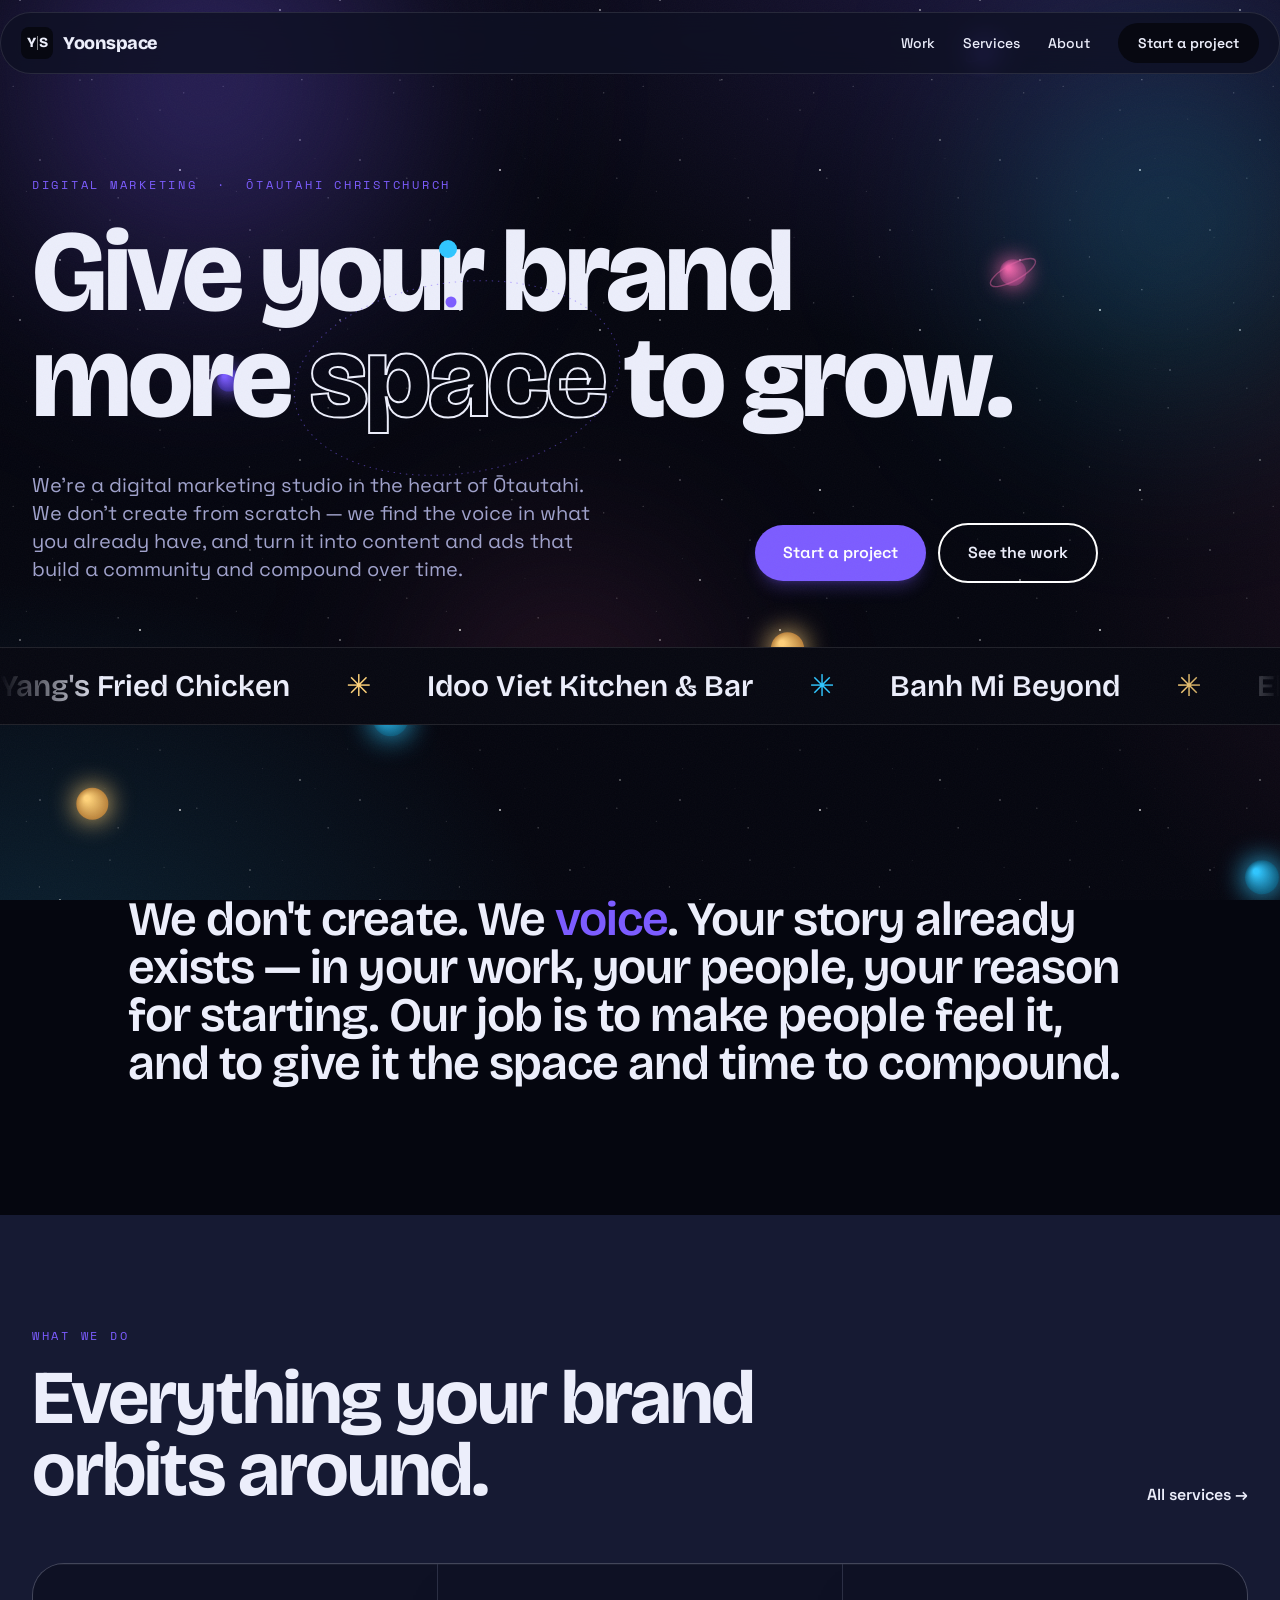
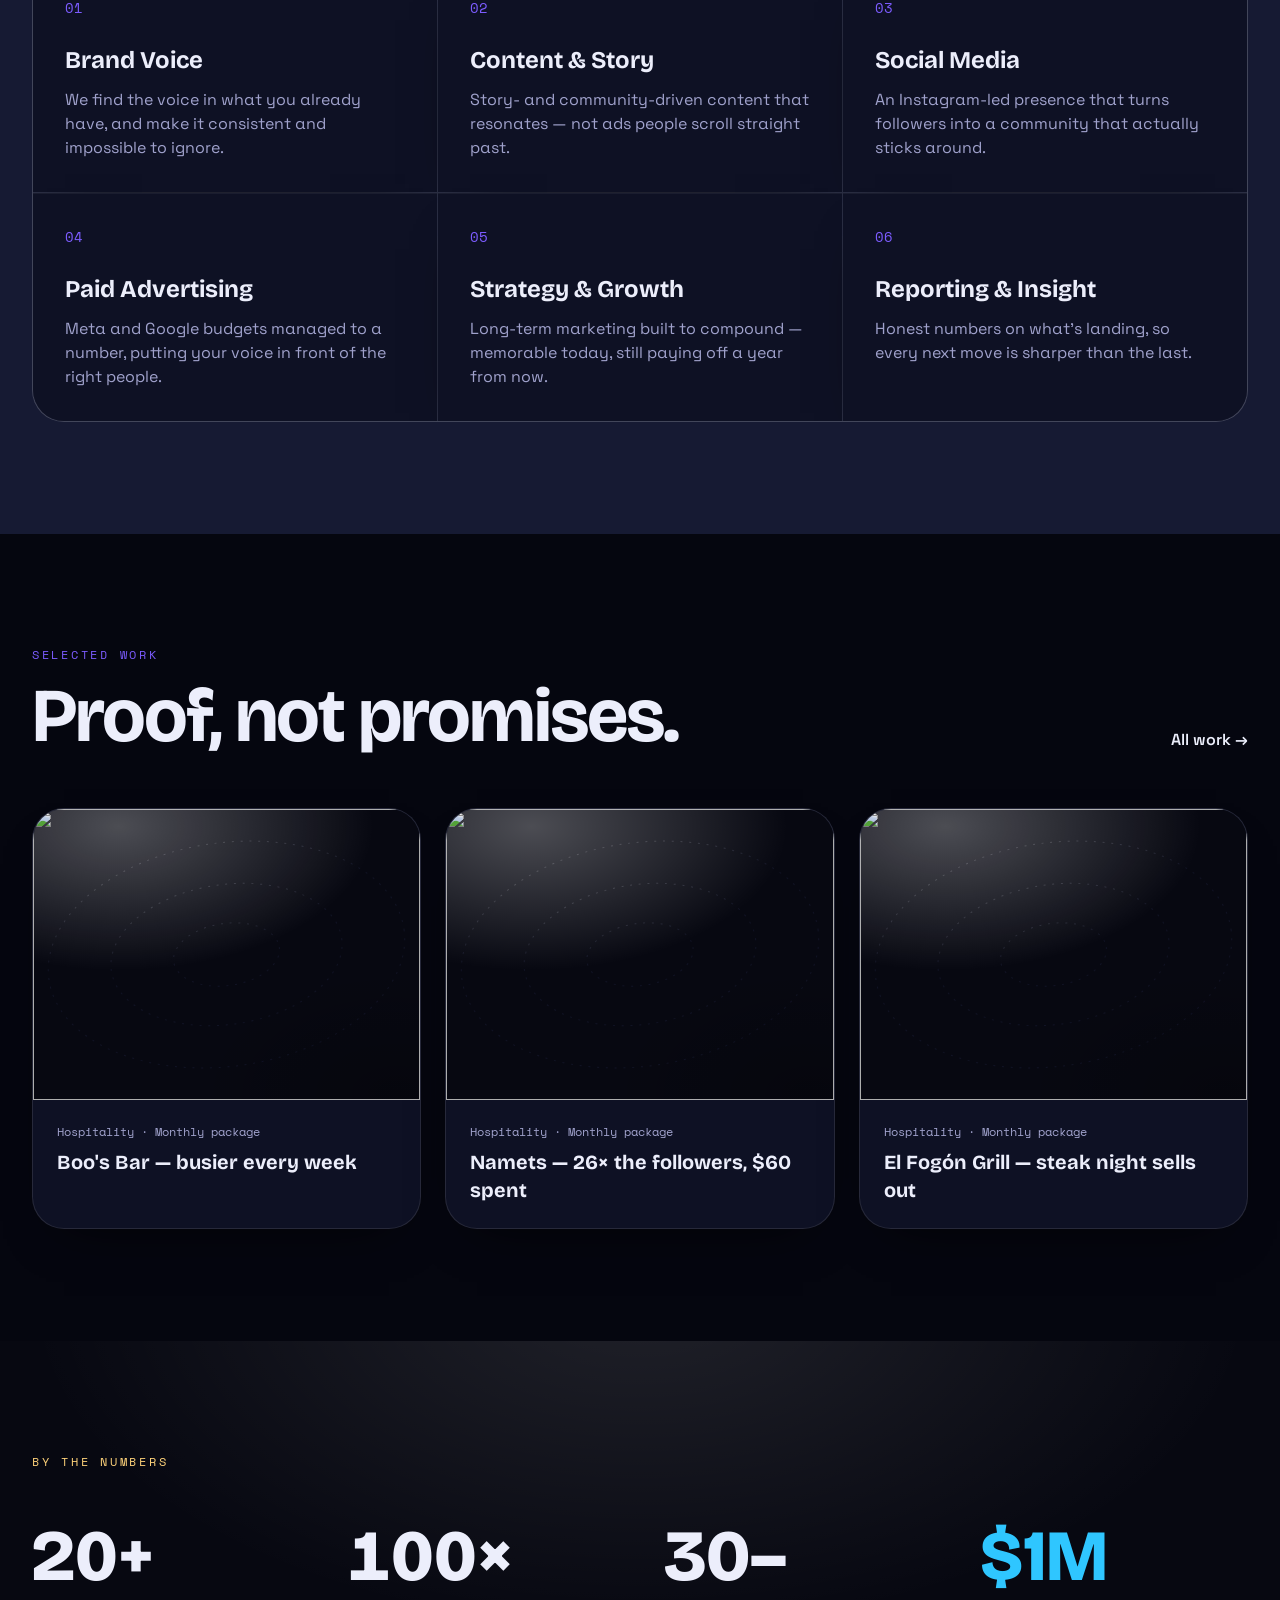
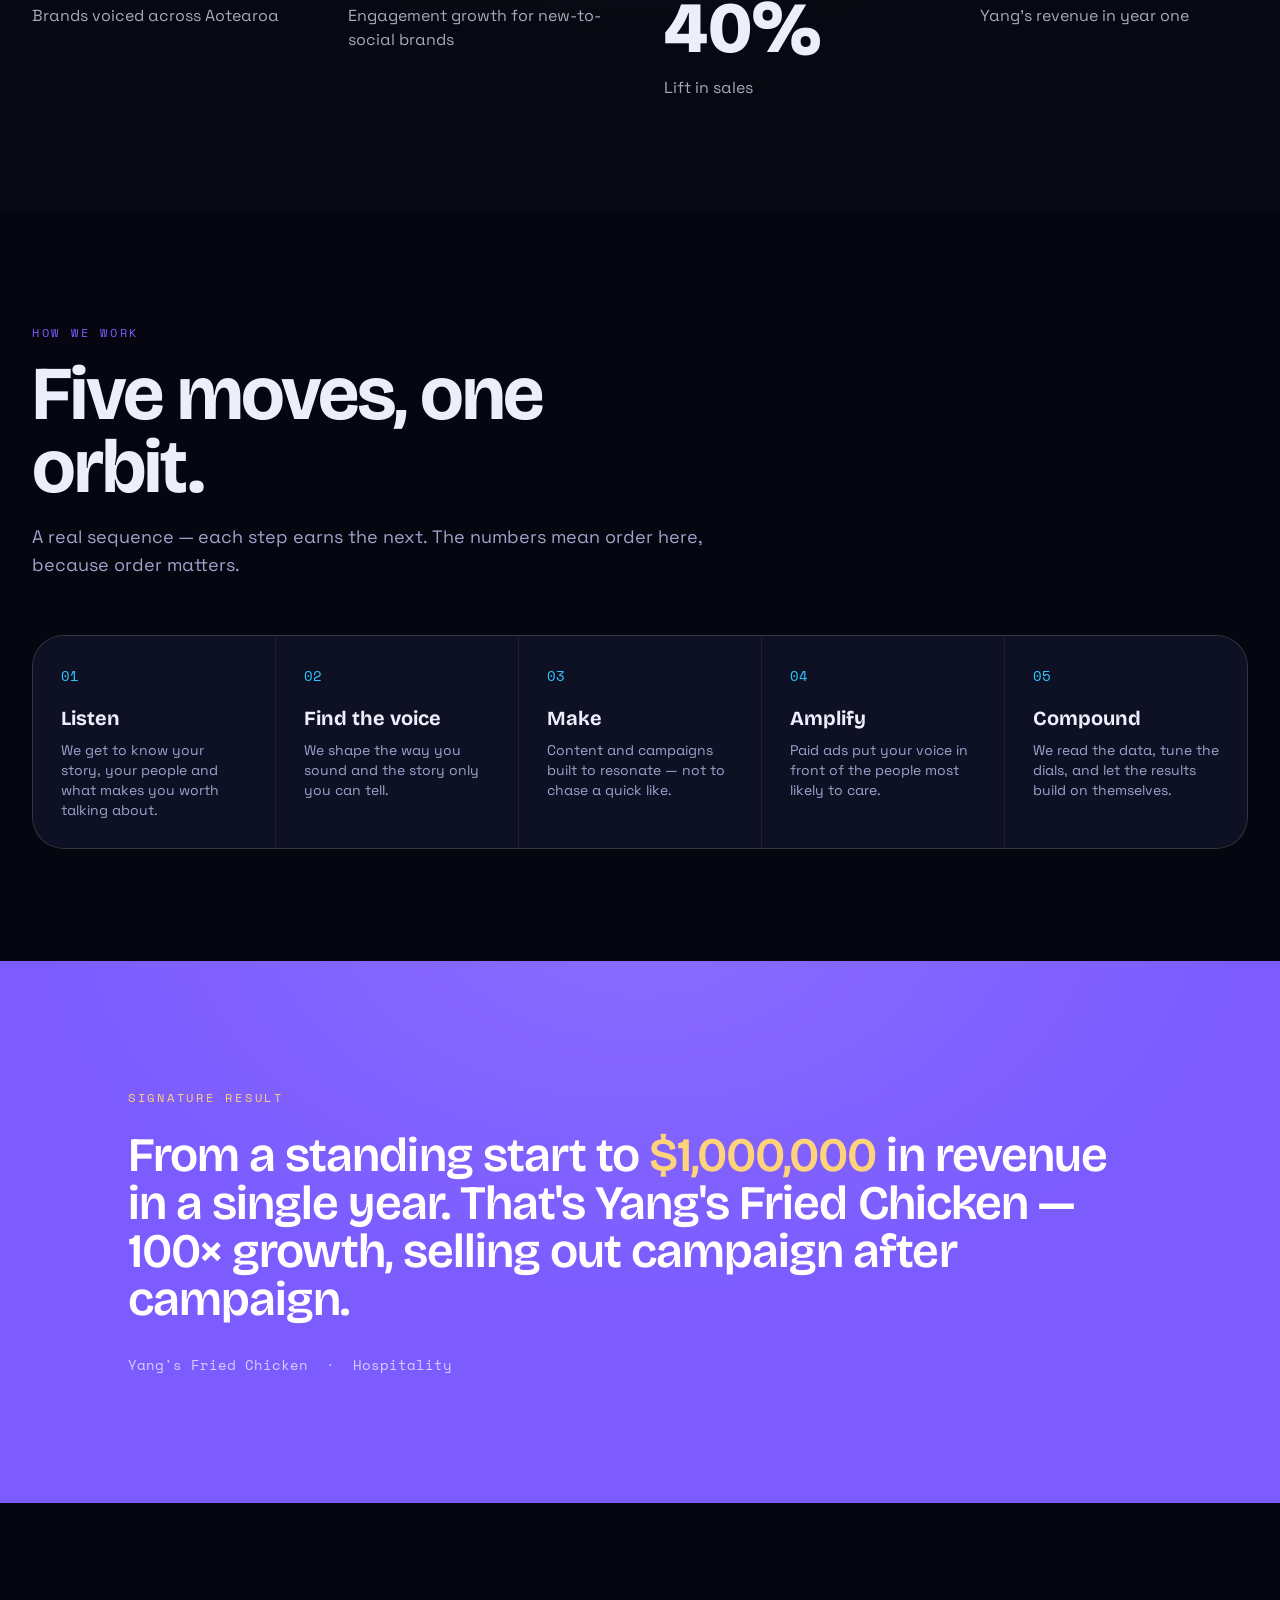
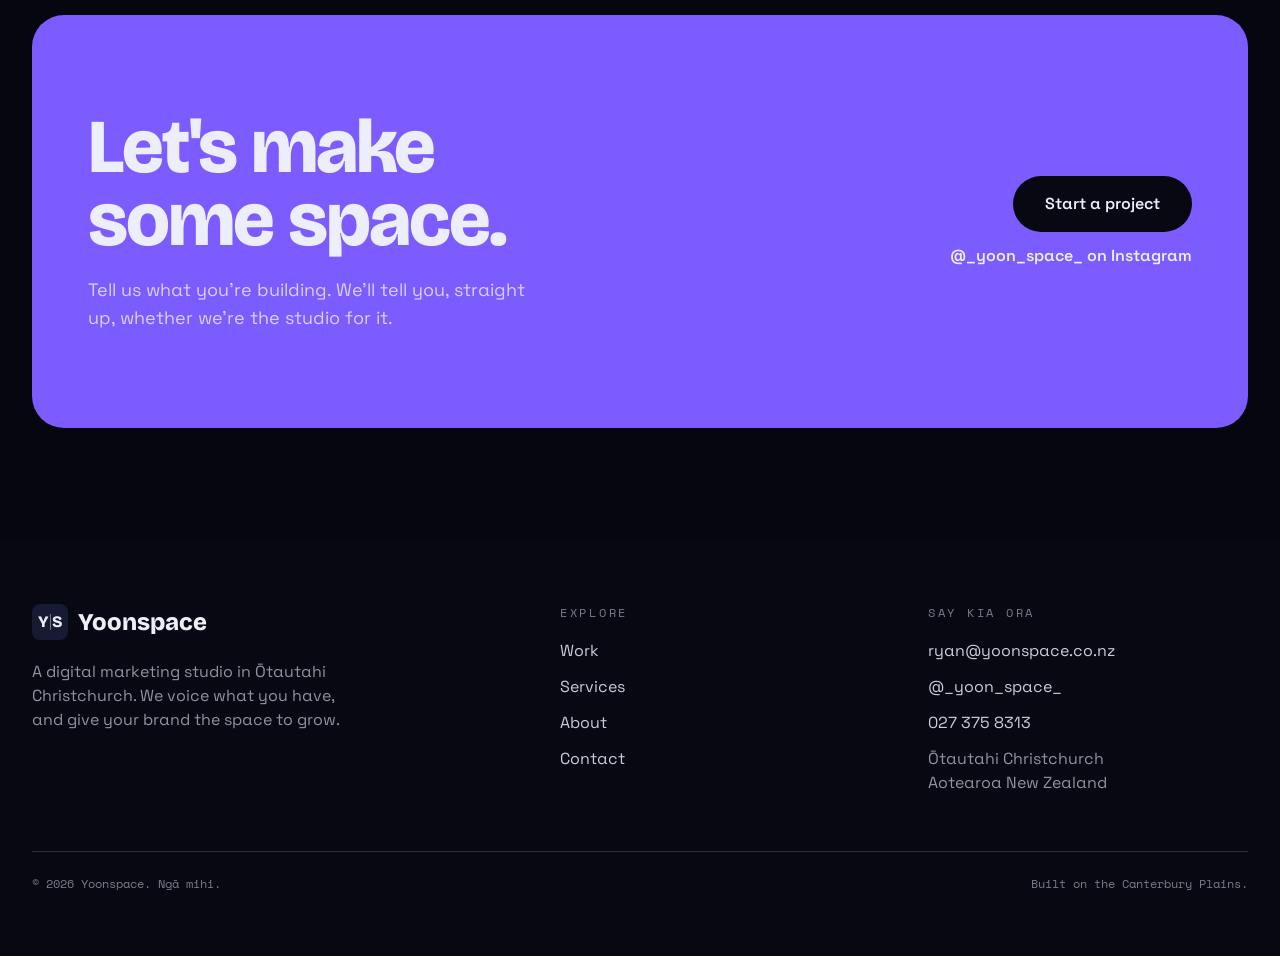
==== site/index.html @ 4fc62c18 "Remove the Earth cursor; keep the scattered planets The mouse pointer is back to normal on every pag" ====
<!DOCTYPE html>
<html lang="en-NZ" style="background:#05060F">
<head>
  <meta charset="UTF-8" />
  <meta name="viewport" content="width=device-width, initial-scale=1" />
  <title>Yoonspace — Digital marketing studio in Ōtautahi Christchurch</title>
  <meta name="description" content="Yoonspace is a digital marketing studio in Ōtautahi Christchurch. We don't create — we voice what you already have. Story- and community-driven content and paid ads that compound over time." />
  <meta name="theme-color" content="#05060F" />
  <link rel="icon" href="data:image/svg+xml,%3Csvg xmlns='http://www.w3.org/2000/svg' viewBox='0 0 32 32'%3E%3Crect width='32' height='32' rx='7' fill='%23161421'/%3E%3Cline x1='16' y1='9' x2='16' y2='23' stroke='white' stroke-width='1.5'/%3E%3Ctext x='9.6' y='21' font-family='Arial,Helvetica,sans-serif' font-size='13' font-weight='700' fill='white' text-anchor='middle'%3EY%3C/text%3E%3Ctext x='22.6' y='21' font-family='Arial,Helvetica,sans-serif' font-size='13' font-weight='700' fill='white' text-anchor='middle'%3ES%3C/text%3E%3C/svg%3E" />

  <link rel="preconnect" href="https://fonts.googleapis.com" />
  <link rel="preconnect" href="https://fonts.gstatic.com" crossorigin />
  <link href="https://fonts.googleapis.com/css2?family=Bricolage+Grotesque:opsz,wght@12..96,400..800&family=Space+Grotesk:wght@400;500;600;700&family=Space+Mono:wght@400;700&display=swap" rel="stylesheet" />

  <link rel="stylesheet" href="assets/tailwind.css" />
  <link rel="stylesheet" href="assets/styles.css" />
</head>
<body class="font-sans text-star antialiased">
  <div class="cosmos" aria-hidden="true"><div class="stars stars-a"></div><div class="stars stars-b"></div><canvas class="planets-canvas" aria-hidden="true"></canvas></div>

  <a href="#main" class="sr-only focus:not-sr-only focus:fixed focus:top-4 focus:left-4 focus:z-[60] focus:bg-ink focus:text-star focus:px-4 focus:py-2 focus:rounded-full">Skip to content</a>

  <!-- ===================== NAV ===================== -->
  <header data-nav class="fixed inset-x-0 top-0 z-50 transition-all duration-300">
    <nav class="mx-auto mt-3 flex max-w-7xl items-center justify-between gap-4 rounded-full border border-white/10 bg-paper/80 px-4 py-2.5 backdrop-blur-md transition-all duration-300 sm:mx-4 sm:px-5 lg:mx-auto" aria-label="Primary">
      <a href="index.html" class="flex items-center gap-2.5 font-display text-lg font-extrabold tracking-tight" aria-label="Yoonspace home">
        <span class="flex h-8 w-8 items-center justify-center gap-px rounded-lg bg-ink font-display text-sm font-extrabold leading-none text-star" aria-hidden="true"><span>Y</span><span class="h-3.5 w-px bg-white/50"></span><span>S</span></span>
        Yoonspace
      </a>
      <div class="hidden items-center gap-7 md:flex">
        <a href="work.html" class="link-underline text-sm font-medium">Work</a>
        <a href="services.html" class="link-underline text-sm font-medium">Services</a>
        <a href="about.html" class="link-underline text-sm font-medium">About</a>
        <a href="contact.html" class="btn rounded-full bg-ink px-5 py-2.5 text-sm font-semibold text-star hover:bg-violet">Start a project</a>
      </div>
      <button data-nav-toggle class="md:hidden inline-flex h-10 w-10 items-center justify-center rounded-full border border-white/15" aria-label="Open menu" aria-expanded="false" aria-controls="mobile-menu">
        <svg width="20" height="20" viewBox="0 0 24 24" fill="none" stroke="currentColor" stroke-width="2" aria-hidden="true"><path d="M3 6h18M3 12h18M3 18h18"/></svg>
      </button>
    </nav>
    <div id="mobile-menu" data-nav-menu class="hidden md:hidden">
      <div class="mx-3 mt-2 rounded-4xl border border-white/10 bg-paper p-6 shadow-2xl shadow-ink/10">
        <div class="flex flex-col gap-1 text-2xl font-display font-bold">
          <a href="work.html" class="rounded-2xl px-3 py-3 hover:bg-mist">Work</a>
          <a href="services.html" class="rounded-2xl px-3 py-3 hover:bg-mist">Services</a>
          <a href="about.html" class="rounded-2xl px-3 py-3 hover:bg-mist">About</a>
          <a href="contact.html" class="rounded-2xl px-3 py-3 hover:bg-mist">Contact</a>
        </div>
        <a href="contact.html" class="btn mt-4 block rounded-full bg-coral px-5 py-3.5 text-center text-base font-semibold text-ink">Start a project</a>
      </div>
    </div>
  </header>

  <main id="main">

    <!-- ===================== HERO ===================== -->
    <section class="relative overflow-hidden px-5 pt-32 pb-16 sm:px-8 sm:pt-40 lg:pt-44">
      <div class="hero-glow" aria-hidden="true"><span class="glow-blob glow-violet"></span><span class="glow-blob glow-coral"></span><span class="glow-blob glow-amber"></span></div>
      <div class="relative z-10 mx-auto max-w-7xl">
        <p class="eyebrow text-violet" data-reveal>Digital marketing &nbsp;·&nbsp; Ōtautahi Christchurch</p>
        <h1 class="mt-6 font-display font-extrabold display-xl" data-reveal>
          Give your brand<br class="hidden sm:block" />
          more
          <span class="orbit-stage align-baseline">
            <span class="outline-word">space</span>
            <svg class="orbit-ring" width="520" height="320" viewBox="0 0 520 320" aria-hidden="true" style="max-width:120%">
              <ellipse cx="260" cy="160" rx="240" ry="140" class="arc" stroke-width="1.5" stroke-dasharray="2 7" opacity="0.5" transform="rotate(-8 260 160)"/>
            </svg>
            <span class="orbit-body" style="background:#2FC6FF" aria-hidden="true"></span>
            <span class="orbit-body b2" style="background:#7C5CFF" aria-hidden="true"></span>
          </span>
          to grow.
        </h1>
        <div class="mt-10 grid gap-8 lg:grid-cols-[1.4fr_1fr] lg:items-end">
          <p class="max-w-xl text-lg leading-relaxed text-muted sm:text-xl" data-reveal>
            We're a digital marketing studio in the heart of Ōtautahi. We don't create from scratch — we find the voice in what you already have, and turn it into content and ads that build a community and compound over time.
          </p>
          <div class="flex flex-wrap items-center gap-3" data-reveal>
            <a href="contact.html" class="btn rounded-full bg-violet px-7 py-4 text-base font-semibold text-white shadow-lg shadow-violet/25 hover:bg-violet-700">Start a project</a>
            <a href="work.html" class="btn rounded-full border-2 border-white px-7 py-4 text-base font-semibold hover:bg-ink hover:text-star">See the work</a>
          </div>
        </div>
      </div>
    </section>

    <!-- ===================== MARQUEE ===================== -->
    <section class="border-y border-white/10 bg-ink py-5 text-star">
      <div class="marquee">
        <div class="marquee__track font-display text-2xl font-semibold sm:text-3xl">
          <span class="flex items-center gap-14">
            <span>Yang's Fried Chicken</span><span class="text-amber" aria-hidden="true">✳</span>
            <span>Idoo Viet Kitchen &amp; Bar</span><span class="text-coral" aria-hidden="true">✳</span>
            <span>Banh Mi Beyond</span><span class="text-amber" aria-hidden="true">✳</span>
            <span>El Fogón Grill</span><span class="text-coral" aria-hidden="true">✳</span>
            <span>Caribe Latin Kitchen</span><span class="text-amber" aria-hidden="true">✳</span>
            <span>Battle Axe Throwing</span><span class="text-coral" aria-hidden="true">✳</span>
          </span>
          <span class="flex items-center gap-14" aria-hidden="true">
            <span>Yang's Fried Chicken</span><span class="text-amber">✳</span>
            <span>Idoo Viet Kitchen &amp; Bar</span><span class="text-coral">✳</span>
            <span>Banh Mi Beyond</span><span class="text-amber">✳</span>
            <span>El Fogón Grill</span><span class="text-coral">✳</span>
            <span>Caribe Latin Kitchen</span><span class="text-amber">✳</span>
            <span>Battle Axe Throwing</span><span class="text-coral">✳</span>
          </span>
        </div>
      </div>
    </section>

    <!-- ===================== MANIFESTO ===================== -->
    <section class="px-5 py-24 sm:px-8 sm:py-32">
      <div class="mx-auto max-w-5xl">
        <p class="eyebrow text-violet" data-reveal>Our belief</p>
        <p class="mt-6 font-display font-semibold display-md" data-reveal>
          We don't create. We <span class="text-violet">voice</span>. Your story already exists — in your work, your people, your reason for starting. Our job is to make people feel it, and to give it the space and time to compound.
        </p>
      </div>
    </section>

    <!-- ===================== SERVICES ===================== -->
    <section class="bg-mist px-5 py-24 sm:px-8 sm:py-28">
      <div class="mx-auto max-w-7xl">
        <div class="flex flex-wrap items-end justify-between gap-6" data-reveal>
          <div>
            <p class="eyebrow text-violet">What we do</p>
            <h2 class="mt-4 font-display font-bold display-lg">Everything your brand<br class="hidden sm:block" /> orbits around.</h2>
          </div>
          <a href="services.html" class="btn link-underline self-end text-base font-semibold">All services &rarr;</a>
        </div>

        <ul class="mt-14 grid gap-px overflow-hidden rounded-4xl border border-white/10 bg-white/10 sm:grid-cols-2 lg:grid-cols-3">
          <li class="group bg-paper p-8 card-lift hover:bg-violet hover:text-white" data-reveal>
            <span class="font-mono text-sm text-violet group-hover:text-amber">01</span>
            <h3 class="mt-6 font-display text-2xl font-bold">Brand Voice</h3>
            <p class="mt-3 text-muted group-hover:text-white/80">We find the voice in what you already have, and make it consistent and impossible to ignore.</p>
          </li>
          <li class="group bg-paper p-8 card-lift hover:bg-violet hover:text-white" data-reveal style="--reveal-delay:60ms">
            <span class="font-mono text-sm text-violet group-hover:text-amber">02</span>
            <h3 class="mt-6 font-display text-2xl font-bold">Content &amp; Story</h3>
            <p class="mt-3 text-muted group-hover:text-white/80">Story- and community-driven content that resonates — not ads people scroll straight past.</p>
          </li>
          <li class="group bg-paper p-8 card-lift hover:bg-violet hover:text-white" data-reveal style="--reveal-delay:120ms">
            <span class="font-mono text-sm text-violet group-hover:text-amber">03</span>
            <h3 class="mt-6 font-display text-2xl font-bold">Social Media</h3>
            <p class="mt-3 text-muted group-hover:text-white/80">An Instagram-led presence that turns followers into a community that actually sticks around.</p>
          </li>
          <li class="group bg-paper p-8 card-lift hover:bg-violet hover:text-white" data-reveal>
            <span class="font-mono text-sm text-violet group-hover:text-amber">04</span>
            <h3 class="mt-6 font-display text-2xl font-bold">Paid Advertising</h3>
            <p class="mt-3 text-muted group-hover:text-white/80">Meta and Google budgets managed to a number, putting your voice in front of the right people.</p>
          </li>
          <li class="group bg-paper p-8 card-lift hover:bg-violet hover:text-white" data-reveal style="--reveal-delay:60ms">
            <span class="font-mono text-sm text-violet group-hover:text-amber">05</span>
            <h3 class="mt-6 font-display text-2xl font-bold">Strategy &amp; Growth</h3>
            <p class="mt-3 text-muted group-hover:text-white/80">Long-term marketing built to compound — memorable today, still paying off a year from now.</p>
          </li>
          <li class="group bg-paper p-8 card-lift hover:bg-violet hover:text-white" data-reveal style="--reveal-delay:120ms">
            <span class="font-mono text-sm text-violet group-hover:text-amber">06</span>
            <h3 class="mt-6 font-display text-2xl font-bold">Reporting &amp; Insight</h3>
            <p class="mt-3 text-muted group-hover:text-white/80">Honest numbers on what's landing, so every next move is sharper than the last.</p>
          </li>
        </ul>
      </div>
    </section>

    <!-- ===================== SELECTED WORK ===================== -->
    <section class="px-5 py-24 sm:px-8 sm:py-28">
      <div class="mx-auto max-w-7xl">
        <div class="flex flex-wrap items-end justify-between gap-6" data-reveal>
          <div>
            <p class="eyebrow text-violet">Selected work</p>
            <h2 class="mt-4 font-display font-bold display-lg">Proof, not promises.</h2>
          </div>
          <a href="work.html" class="btn link-underline self-end text-base font-semibold">All work &rarr;</a>
        </div>

        <div class="mt-14 grid gap-6 lg:grid-cols-3">
          <a href="work.html#boos-bar" class="group block overflow-hidden rounded-4xl border border-white/10 bg-paper card-lift hover:border-violet/40" data-reveal>
            <div class="thumb relative aspect-[4/3] overflow-hidden bg-ink">
              <img src="https://i.ytimg.com/vi/-Ykp1eaoDbA/hqdefault.jpg" alt="" loading="lazy" class="absolute inset-0 h-full w-full object-cover opacity-90 transition duration-300 group-hover:scale-105 group-hover:opacity-100" />
              <span class="absolute left-4 top-4 rounded-full bg-amber px-3 py-1 font-mono text-xs font-bold text-ink">+1,570% new follows</span>
            </div>
            <div class="p-6">
              <p class="font-mono text-xs text-muted">Hospitality · Monthly package</p>
              <h3 class="mt-2 font-display text-xl font-bold">Boo's Bar — busier every week</h3>
            </div>
          </a>
          <a href="work.html#namets" class="group block overflow-hidden rounded-4xl border border-white/10 bg-paper card-lift hover:border-coral/40" data-reveal style="--reveal-delay:80ms">
            <div class="thumb relative aspect-[4/3] overflow-hidden bg-ink">
              <img src="https://i.ytimg.com/vi/M-qICdiQye8/hqdefault.jpg" alt="" loading="lazy" class="absolute inset-0 h-full w-full object-cover opacity-90 transition duration-300 group-hover:scale-105 group-hover:opacity-100" />
              <span class="absolute left-4 top-4 rounded-full bg-ink px-3 py-1 font-mono text-xs font-bold text-star">220k views / month</span>
            </div>
            <div class="p-6">
              <p class="font-mono text-xs text-muted">Hospitality · Monthly package</p>
              <h3 class="mt-2 font-display text-xl font-bold">Namets — 26× the followers, $60 spent</h3>
            </div>
          </a>
          <a href="work.html#el-fogon-grill" class="group block overflow-hidden rounded-4xl border border-white/10 bg-paper card-lift hover:border-violet/40" data-reveal style="--reveal-delay:160ms">
            <div class="thumb relative aspect-[4/3] overflow-hidden bg-ink">
              <img src="https://i.ytimg.com/vi/xCJn9Kk_G3s/hqdefault.jpg" alt="" loading="lazy" class="absolute inset-0 h-full w-full object-cover opacity-90 transition duration-300 group-hover:scale-105 group-hover:opacity-100" />
              <span class="absolute left-4 top-4 rounded-full bg-amber px-3 py-1 font-mono text-xs font-bold text-ink">100k views / month</span>
            </div>
            <div class="p-6">
              <p class="font-mono text-xs text-muted">Hospitality · Monthly package</p>
              <h3 class="mt-2 font-display text-xl font-bold">El Fogón Grill — steak night sells out</h3>
            </div>
          </a>
        </div>
      </div>
    </section>

    <!-- ===================== STATS (cinematic dark band) ===================== -->
    <section class="sheen violet bg-ink px-5 py-24 text-star sm:px-8 sm:py-28">
      <div class="mx-auto max-w-7xl">
        <p class="eyebrow text-amber" data-reveal>By the numbers</p>
        <div class="mt-12 grid gap-12 sm:grid-cols-2 lg:grid-cols-4">
          <div data-reveal>
            <div class="font-display text-6xl font-extrabold sm:text-7xl"><span class="stat-num" data-count="20">0</span>+</div>
            <p class="mt-3 text-star/70">Brands voiced across Aotearoa</p>
          </div>
          <div data-reveal style="--reveal-delay:80ms">
            <div class="font-display text-6xl font-extrabold sm:text-7xl"><span class="stat-num" data-count="100">0</span>×</div>
            <p class="mt-3 text-star/70">Engagement growth for new-to-social brands</p>
          </div>
          <div data-reveal style="--reveal-delay:160ms">
            <div class="font-display text-6xl font-extrabold sm:text-7xl">30&ndash;40%</div>
            <p class="mt-3 text-star/70">Lift in sales</p>
          </div>
          <div data-reveal style="--reveal-delay:240ms">
            <div class="font-display text-6xl font-extrabold text-coral sm:text-7xl">$1M</div>
            <p class="mt-3 text-star/70">Yang's revenue in year one</p>
          </div>
        </div>
      </div>
    </section>

    <!-- ===================== PROCESS ===================== -->
    <section class="px-5 py-24 sm:px-8 sm:py-28">
      <div class="mx-auto max-w-7xl">
        <div class="max-w-2xl" data-reveal>
          <p class="eyebrow text-violet">How we work</p>
          <h2 class="mt-4 font-display font-bold display-lg">Five moves, one orbit.</h2>
          <p class="mt-5 text-lg text-muted">A real sequence — each step earns the next. The numbers mean order here, because order matters.</p>
        </div>
        <ol class="mt-14 grid gap-px overflow-hidden rounded-4xl border border-white/10 bg-white/10 sm:grid-cols-2 lg:grid-cols-5">
          <li class="bg-paper p-7" data-reveal><span class="font-mono text-sm text-coral">01</span><h3 class="mt-4 font-display text-xl font-bold">Listen</h3><p class="mt-2 text-sm text-muted">We get to know your story, your people and what makes you worth talking about.</p></li>
          <li class="bg-paper p-7" data-reveal style="--reveal-delay:60ms"><span class="font-mono text-sm text-coral">02</span><h3 class="mt-4 font-display text-xl font-bold">Find the voice</h3><p class="mt-2 text-sm text-muted">We shape the way you sound and the story only you can tell.</p></li>
          <li class="bg-paper p-7" data-reveal style="--reveal-delay:120ms"><span class="font-mono text-sm text-coral">03</span><h3 class="mt-4 font-display text-xl font-bold">Make</h3><p class="mt-2 text-sm text-muted">Content and campaigns built to resonate — not to chase a quick like.</p></li>
          <li class="bg-paper p-7" data-reveal style="--reveal-delay:180ms"><span class="font-mono text-sm text-coral">04</span><h3 class="mt-4 font-display text-xl font-bold">Amplify</h3><p class="mt-2 text-sm text-muted">Paid ads put your voice in front of the people most likely to care.</p></li>
          <li class="bg-paper p-7" data-reveal style="--reveal-delay:240ms"><span class="font-mono text-sm text-coral">05</span><h3 class="mt-4 font-display text-xl font-bold">Compound</h3><p class="mt-2 text-sm text-muted">We read the data, tune the dials, and let the results build on themselves.</p></li>
        </ol>
      </div>
    </section>

    <!-- ===================== SIGNATURE RESULT ===================== -->
    <section class="sheen violet bg-violet px-5 py-24 text-white sm:px-8 sm:py-32">
      <div class="mx-auto max-w-5xl">
        <p class="eyebrow text-amber" data-reveal>Signature result</p>
        <p class="mt-6 font-display font-semibold display-md" data-reveal>
          From a standing start to <span class="text-amber">$1,000,000</span> in revenue in a single year. That's Yang's Fried Chicken — 100× growth, selling out campaign after campaign.
        </p>
        <p class="mt-8 font-mono text-sm text-white/70" data-reveal>Yang's Fried Chicken &nbsp;·&nbsp; Hospitality</p>
      </div>
    </section>

    <!-- ===================== CTA ===================== -->
    <section class="px-5 py-24 sm:px-8 sm:py-28">
      <div class="mx-auto max-w-7xl overflow-hidden rounded-4xl bg-violet px-7 py-16 text-star sm:px-14 sm:py-24" data-reveal>
        <div class="grid gap-10 lg:grid-cols-[1.5fr_1fr] lg:items-center">
          <div>
            <h2 class="font-display font-extrabold display-lg">Let's make<br />some space.</h2>
            <p class="mt-5 max-w-md text-lg text-star/80">Tell us what you're building. We'll tell you, straight up, whether we're the studio for it.</p>
          </div>
          <div class="flex flex-col gap-3 lg:items-end">
            <a href="contact.html" class="btn rounded-full bg-ink px-8 py-4 text-center text-base font-semibold text-star hover:bg-violet">Start a project</a>
            <a href="https://www.instagram.com/_yoon_space_/" target="_blank" rel="noopener" class="btn link-underline text-center text-base font-semibold">@_yoon_space_ on Instagram</a>
          </div>
        </div>
      </div>
    </section>
  </main>

  <!-- ===================== FOOTER ===================== -->
  <footer class="bg-ink px-5 py-16 text-star sm:px-8">
    <div class="mx-auto max-w-7xl">
      <div class="grid gap-12 lg:grid-cols-[1.5fr_1fr_1fr]">
        <div>
          <a href="index.html" class="flex items-center gap-2.5 font-display text-2xl font-extrabold">
            <span class="flex h-9 w-9 items-center justify-center gap-px rounded-lg bg-mist font-display text-base font-extrabold leading-none text-star" aria-hidden="true"><span>Y</span><span class="h-4 w-px bg-white/40"></span><span>S</span></span>
            Yoonspace
          </a>
          <p class="mt-5 max-w-xs text-star/60">A digital marketing studio in Ōtautahi Christchurch. We voice what you have, and give your brand the space to grow.</p>
        </div>
        <nav aria-label="Footer">
          <p class="eyebrow text-star/50">Explore</p>
          <ul class="mt-4 space-y-3">
            <li><a href="work.html" class="link-underline text-star/85">Work</a></li>
            <li><a href="services.html" class="link-underline text-star/85">Services</a></li>
            <li><a href="about.html" class="link-underline text-star/85">About</a></li>
            <li><a href="contact.html" class="link-underline text-star/85">Contact</a></li>
          </ul>
        </nav>
        <div>
          <p class="eyebrow text-star/50">Say kia ora</p>
          <ul class="mt-4 space-y-3 text-star/85">
            <li><a href="mailto:ryan@yoonspace.co.nz" class="link-underline">ryan@yoonspace.co.nz</a></li>
            <li><a href="https://www.instagram.com/_yoon_space_/" target="_blank" rel="noopener" class="link-underline">@_yoon_space_</a></li>
            <li><a href="tel:+64273758313" class="link-underline">027 375 8313</a></li>
            <li class="text-star/60">Ōtautahi Christchurch<br/>Aotearoa New Zealand</li>
          </ul>
        </div>
      </div>
      <div class="mt-14 flex flex-col gap-3 border-t border-white/15 pt-6 font-mono text-xs text-star/50 sm:flex-row sm:items-center sm:justify-between">
        <p>© <span data-year>2026</span> Yoonspace. Ngā mihi.</p>
        <p>Built on the Canterbury Plains.</p>
      </div>
    </div>
  </footer>

  <script src="assets/main.js" defer></script>
</body>
</html>
---- site/assets/styles.css ----
/* ============================================================
   Yoonspace — bespoke styles
   Tailwind handles layout/spacing/responsive via the Play CDN.
   This file owns the signature bits: orbit motion, marquee,
   scroll reveals, type details, and the quality floor.
   ============================================================ */

:root {
  --void:       #05060F;
  --ink:        #070811;
  --ink-2:      #11142C;
  --paper:      #0E1124;
  --mist:       #161A33;
  --violet:     #7C5CFF;
  --violet-700: #5B3FE6;
  --coral:      #2FC6FF;  /* electric aurora cyan */
  --amber:      #FFD37A;  /* warm starlight */
  --pink:       #FF5DA2;
  --star:       #ECEEFB;
  --muted:      #A0A2CC;
}

/* ---- Base: the cosmos ---- */
html { scroll-behavior: smooth; -webkit-text-size-adjust: 100%; background: var(--void); }
body {
  color: var(--star);
  background: transparent;
  font-feature-settings: "ss01", "cv01";
  text-rendering: optimizeLegibility;
  -webkit-font-smoothing: antialiased;
}

/* Animated starfield backdrop: nebula glows + two parallax star layers */
.cosmos {
  position: fixed; inset: 0; z-index: -1; pointer-events: none; overflow: hidden;
  background:
    radial-gradient(900px 620px at 82% -8%, rgba(124,92,255,0.20), transparent 70%),
    radial-gradient(760px 560px at 2% 108%, rgba(47,198,255,0.14), transparent 70%),
    radial-gradient(700px 700px at 120% 60%, rgba(255,93,162,0.10), transparent 70%),
    var(--void);
}
.stars {
  position: absolute; left: 0; right: 0; top: -360px; bottom: -360px;
  background-repeat: repeat; will-change: transform;
  background-image: url("data:image/svg+xml,%3Csvg xmlns='http://www.w3.org/2000/svg' width='320' height='320' viewBox='0 0 320 320'%3E%3Cg fill='%23ffffff'%3E%3Ccircle cx='20' cy='40' r='0.8' opacity='0.8'/%3E%3Ccircle cx='80' cy='120' r='0.6' opacity='0.5'/%3E%3Ccircle cx='140' cy='30' r='1' opacity='0.9'/%3E%3Ccircle cx='210' cy='90' r='0.7' opacity='0.6'/%3E%3Ccircle cx='280' cy='50' r='0.9' opacity='0.7'/%3E%3Ccircle cx='40' cy='200' r='0.7' opacity='0.6'/%3E%3Ccircle cx='110' cy='260' r='0.6' opacity='0.5'/%3E%3Ccircle cx='180' cy='210' r='1' opacity='0.85'/%3E%3Ccircle cx='250' cy='270' r='0.7' opacity='0.6'/%3E%3Ccircle cx='300' cy='180' r='0.8' opacity='0.7'/%3E%3Ccircle cx='160' cy='150' r='0.6' opacity='0.45'/%3E%3Ccircle cx='60' cy='300' r='0.9' opacity='0.7'/%3E%3C/g%3E%3C/svg%3E");
}
.stars-a { background-size: 320px 320px; opacity: 0.9; animation: driftA 150s linear infinite; }
.stars-b { background-size: 210px 210px; opacity: 0.5; animation: driftB 95s linear infinite reverse; }
@keyframes driftA { from { transform: translate3d(0,0,0); } to { transform: translate3d(0,320px,0); } }
@keyframes driftB { from { transform: translate3d(0,0,0); } to { transform: translate3d(0,210px,0); } }

::selection { background: var(--coral); color: #04121a; }

/* Every interactive control gets a pointer cursor, not just the ones that remembered to ask */
button:not(:disabled), [role="button"], summary { cursor: pointer; }
button:disabled { cursor: not-allowed; }

/* Fluid display type — handles "loads well on any device" for the big headings */
.display-xl { font-size: clamp(2.75rem, 9vw, 7.5rem); line-height: 0.92; letter-spacing: -0.03em; }
.display-lg { font-size: clamp(2.25rem, 6vw, 4.75rem); line-height: 0.95; letter-spacing: -0.025em; }
.display-md { font-size: clamp(1.75rem, 4vw, 3rem);   line-height: 1.0;  letter-spacing: -0.02em; }
.eyebrow {
  font-family: "Space Mono", monospace;
  font-size: 0.78rem; letter-spacing: 0.22em; text-transform: uppercase;
}

/* ---- Visible focus for keyboard users (quality floor) ---- */
a:focus-visible, button:focus-visible, input:focus-visible,
textarea:focus-visible, select:focus-visible, [tabindex]:focus-visible {
  outline: 3px solid var(--coral);
  outline-offset: 3px;
  border-radius: 4px;
}

/* ---- Link underline that grows from the start ---- */
.link-underline { position: relative; }
.link-underline::after {
  content: ""; position: absolute; left: 0; bottom: -3px; height: 2px; width: 100%;
  background: currentColor; transform: scaleX(0); transform-origin: left;
  transition: transform .35s cubic-bezier(.2,.7,.2,1);
}
.link-underline:hover::after, .link-underline:focus-visible::after { transform: scaleX(1); }

/* ---- Buttons ---- */
.btn { transition: transform .25s cubic-bezier(.2,.7,.2,1), background-color .25s, color .25s, box-shadow .25s; }
.btn:hover { transform: translateY(-2px); }
.btn:active { transform: translateY(0); }

/* ============================================================
   Signature: the orbit
   ============================================================ */
.orbit-stage { position: relative; display: inline-block; }
.orbit-body {
  position: absolute; top: 50%; left: 50%;
  width: 18px; height: 18px; margin: -9px 0 0 -9px; border-radius: 999px;
  /* an ellipse drawn as a motion path; the body rides it */
  offset-path: path('M 0,-120 A 200,120 0 1,1 0,120 A 200,120 0 1,1 0,-120');
  offset-rotate: 0deg;
  animation: orbit 11s linear infinite;
  will-change: offset-distance;
}
.orbit-body.b2 {
  width: 11px; height: 11px; margin: -5.5px 0 0 -5.5px;
  offset-path: path('M 0,-70 A 260,70 0 1,1 0,70 A 260,70 0 1,1 0,-70');
  animation-duration: 16s; animation-direction: reverse;
}
.orbit-ring {
  position: absolute; top: 50%; left: 50%; transform: translate(-50%,-50%);
  pointer-events: none;
}
@keyframes orbit { to { offset-distance: 100%; } }

/* Floating nav: tighten + add shadow once the page scrolls */
[data-nav][data-stuck] nav {
  box-shadow: 0 12px 40px -12px rgba(22, 20, 33, 0.28);
  background: rgba(244, 242, 236, 0.92);
}

/* Orbit glyph used in the logo */
.logo-orbit { transform-origin: center; }

/* ============================================================
   Marquee
   ============================================================ */
.marquee { overflow: hidden; -webkit-mask-image: linear-gradient(90deg, transparent, #000 8%, #000 92%, transparent); mask-image: linear-gradient(90deg, transparent, #000 8%, #000 92%, transparent); }
.marquee__track { display: inline-flex; gap: 3.5rem; white-space: nowrap; animation: marquee 32s linear infinite; }
.marquee:hover .marquee__track { animation-play-state: paused; }
@keyframes marquee { from { transform: translateX(0); } to { transform: translateX(-50%); } }

/* ============================================================
   Scroll reveal
   ============================================================ */
[data-reveal] {
  opacity: 0; transform: translateY(26px);
  transition: opacity .7s cubic-bezier(.2,.7,.2,1), transform .7s cubic-bezier(.2,.7,.2,1);
  transition-delay: var(--reveal-delay, 0ms);
}
[data-reveal].is-in { opacity: 1; transform: none; }

/* Big outlined "space" word treatment */
.outline-word {
  -webkit-text-stroke: 2px var(--star);
  color: transparent;
}
.violet .outline-word { -webkit-text-stroke-color: #fff; }

/* Ticker number for stats */
.stat-num { font-variant-numeric: tabular-nums; }

/* Card lift */
.card-lift { transition: transform .35s cubic-bezier(.2,.7,.2,1), box-shadow .35s, border-color .35s; }
.card-lift:hover { transform: translateY(-6px); }

/* Noise/texture-free divider arc */
.arc { stroke: var(--violet); fill: none; }

/* ---- Respect reduced motion: turn the room quiet ---- */
@media (prefers-reduced-motion: reduce) {
  html { scroll-behavior: auto; }
  .orbit-body, .marquee__track, .stars { animation: none !important; }
  .orbit-body { offset-distance: 25%; }
  .orbit-body.b2 { offset-distance: 60%; }
  [data-reveal] { opacity: 1 !important; transform: none !important; transition: none !important; }
  .btn:hover, .card-lift:hover { transform: none; }
}

/* ============================================================
   Depth & texture upgrade — lift the design off the flat
   ============================================================ */

/* Fine film grain over everything for richness (very subtle) */
body::after {
  content: ""; position: fixed; inset: 0; z-index: 35; pointer-events: none; opacity: 0.035;
  background-image: url("data:image/svg+xml,%3Csvg xmlns='http://www.w3.org/2000/svg' width='160' height='160'%3E%3Cfilter id='n'%3E%3CfeTurbulence type='fractalNoise' baseFrequency='0.85' numOctaves='2' stitchTiles='stitch'/%3E%3C/filter%3E%3Crect width='100%25' height='100%25' filter='url(%23n)'/%3E%3C/svg%3E");
}

/* Depth shadows + glow so cards float like glass over space */
.card-lift { box-shadow: inset 0 1px 0 rgba(255,255,255,0.05), 0 24px 50px -32px rgba(0,0,0,0.85); }
.card-lift:hover { box-shadow: inset 0 1px 0 rgba(255,255,255,0.08), 0 26px 60px -28px rgba(124,92,255,0.55), 0 0 0 1px rgba(124,92,255,0.22); }

/* Ambient nebula glow blobs (used behind the hero) */
.hero-glow { position: absolute; inset: 0; overflow: hidden; pointer-events: none; z-index: 0; }
.glow-blob { position: absolute; border-radius: 999px; }
.glow-violet { width: 42rem; height: 42rem; top: -16rem; left: -8rem; filter: blur(95px); background: radial-gradient(circle, rgba(124,92,255,0.45), transparent 62%); }
.glow-coral  { width: 34rem; height: 34rem; top: -3rem; right: -10rem; filter: blur(95px); background: radial-gradient(circle, rgba(47,198,255,0.32), transparent 62%); }
.glow-amber  { width: 26rem; height: 26rem; bottom: -16rem; left: 28%; filter: blur(95px); background: radial-gradient(circle, rgba(255,93,162,0.22), transparent 62%); }

/* Top sheen on dark/colour sections so they read as lit surfaces */
.sheen { position: relative; isolation: isolate; }
.sheen > * { position: relative; z-index: 1; }
.sheen::before {
  content: ""; position: absolute; inset: 0; z-index: 0; pointer-events: none;
  background: radial-gradient(80% 120% at 50% -10%, rgba(255,255,255,0.10), transparent 60%);
}

/* Rich media placeholders: lit surface + orbit rings (until real photos land) */
.thumb { position: relative; isolation: isolate; }
.thumb > * { position: relative; z-index: 1; }
.thumb::before {
  content: ""; position: absolute; inset: 0; z-index: 0; pointer-events: none;
  background:
    radial-gradient(120% 90% at 22% 6%, rgba(255,255,255,0.28), transparent 55%),
    radial-gradient(90% 75% at 94% 98%, rgba(0,0,0,0.24), transparent 60%);
}
.thumb::after {
  content: ""; position: absolute; inset: 0; z-index: 0; pointer-events: none; opacity: 0.5; mix-blend-mode: soft-light;
  background-image: url("data:image/svg+xml,%3Csvg xmlns='http://www.w3.org/2000/svg' viewBox='0 0 400 300'%3E%3Cg fill='none' stroke='white' stroke-dasharray='2 7'%3E%3Cellipse cx='200' cy='150' rx='185' ry='115' transform='rotate(-8 200 150)'/%3E%3Cellipse cx='200' cy='150' rx='120' ry='72' transform='rotate(-8 200 150)'/%3E%3Cellipse cx='200' cy='150' rx='55' ry='32' transform='rotate(-8 200 150)'/%3E%3C/g%3E%3C/svg%3E");
  background-size: cover; background-position: center;
}

/* ============================================================
   Scattered planets (drift + bounce off each other)
   ============================================================ */
.planets-canvas { position: absolute; inset: 0; width: 100%; height: 100%; display: block; }
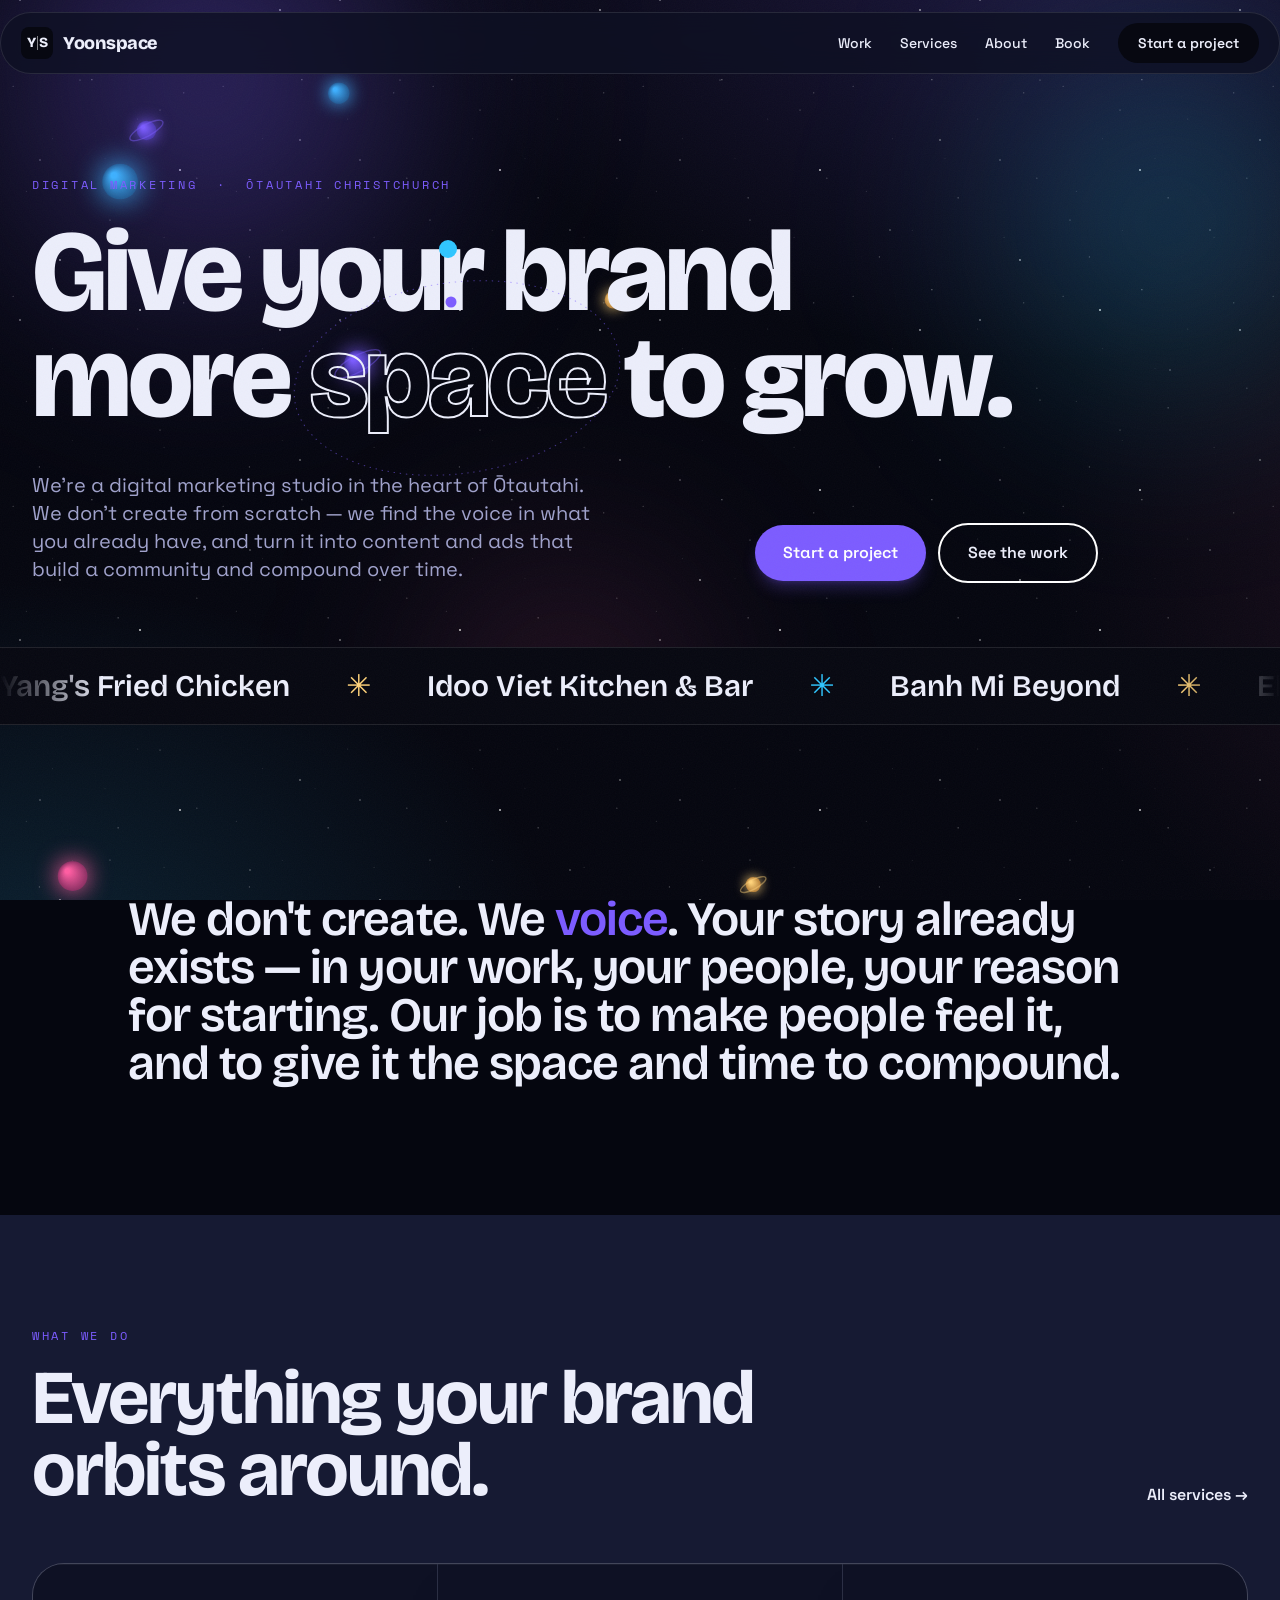
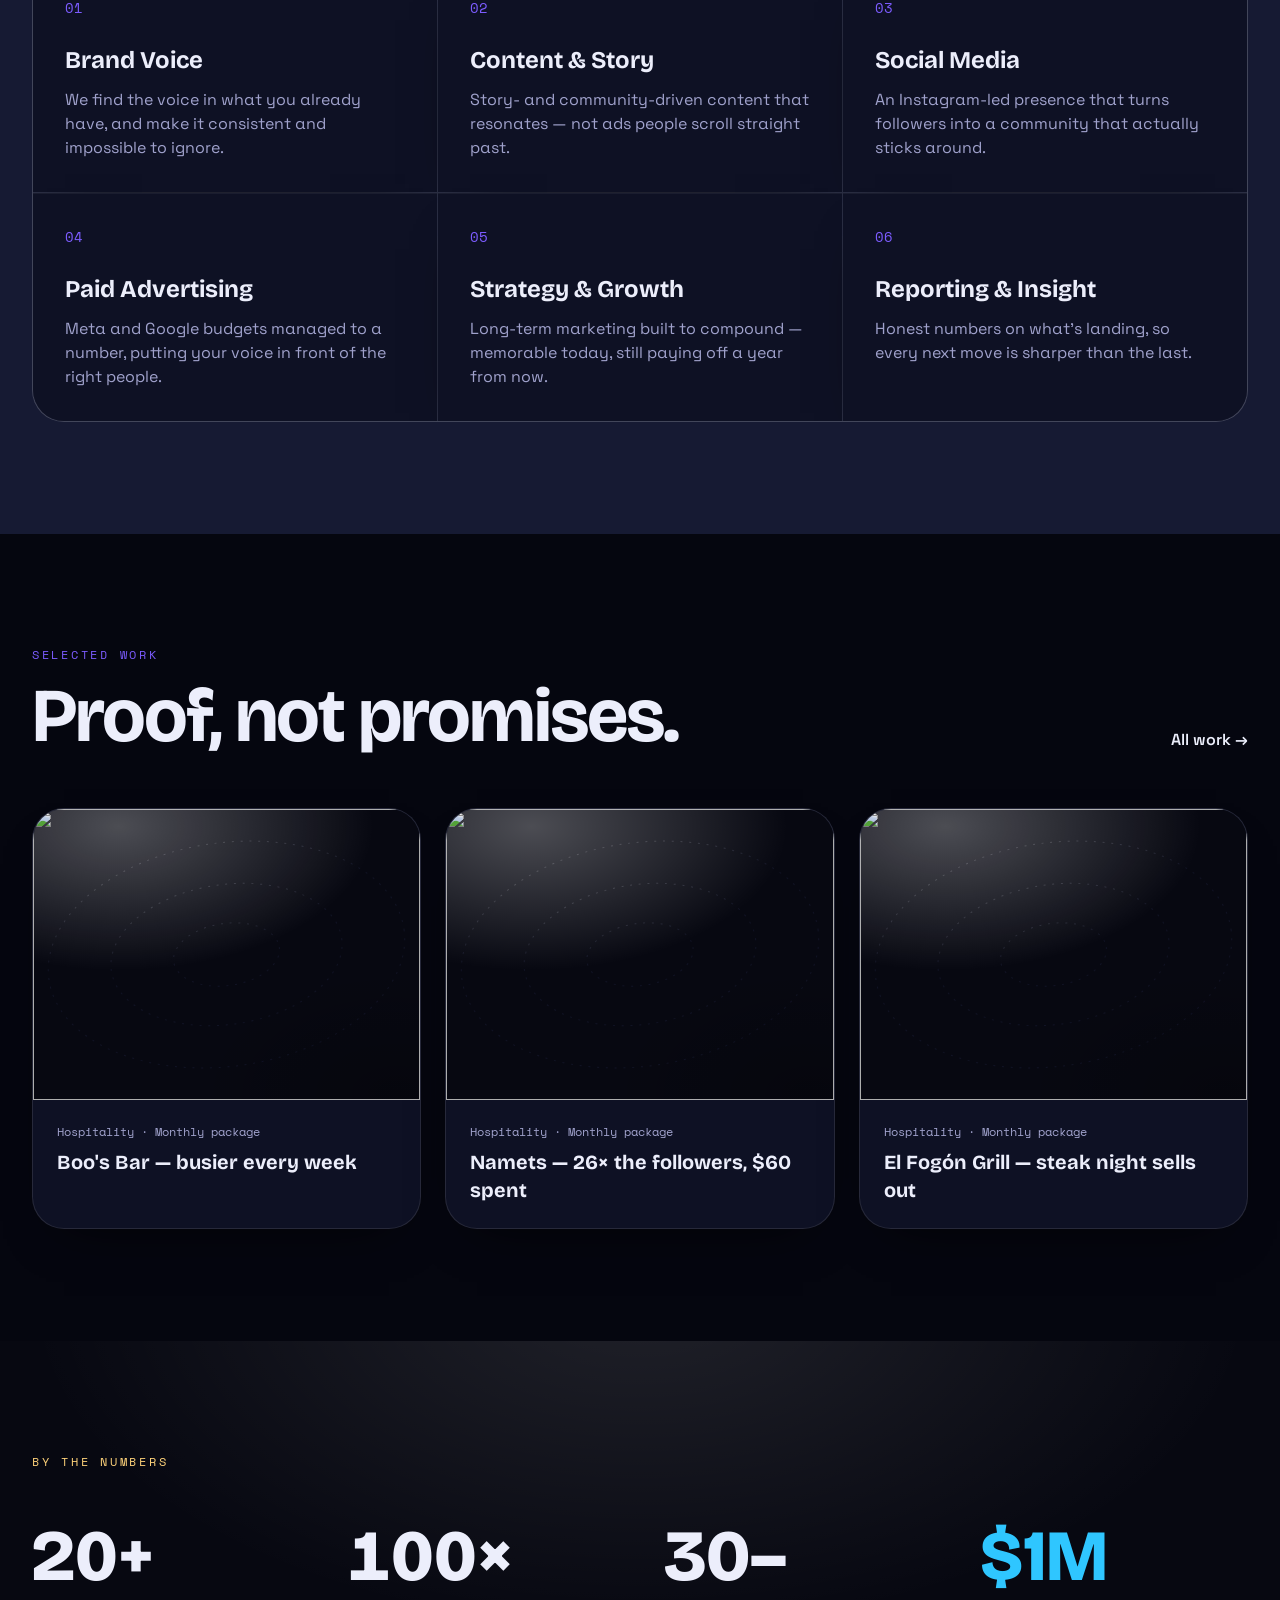
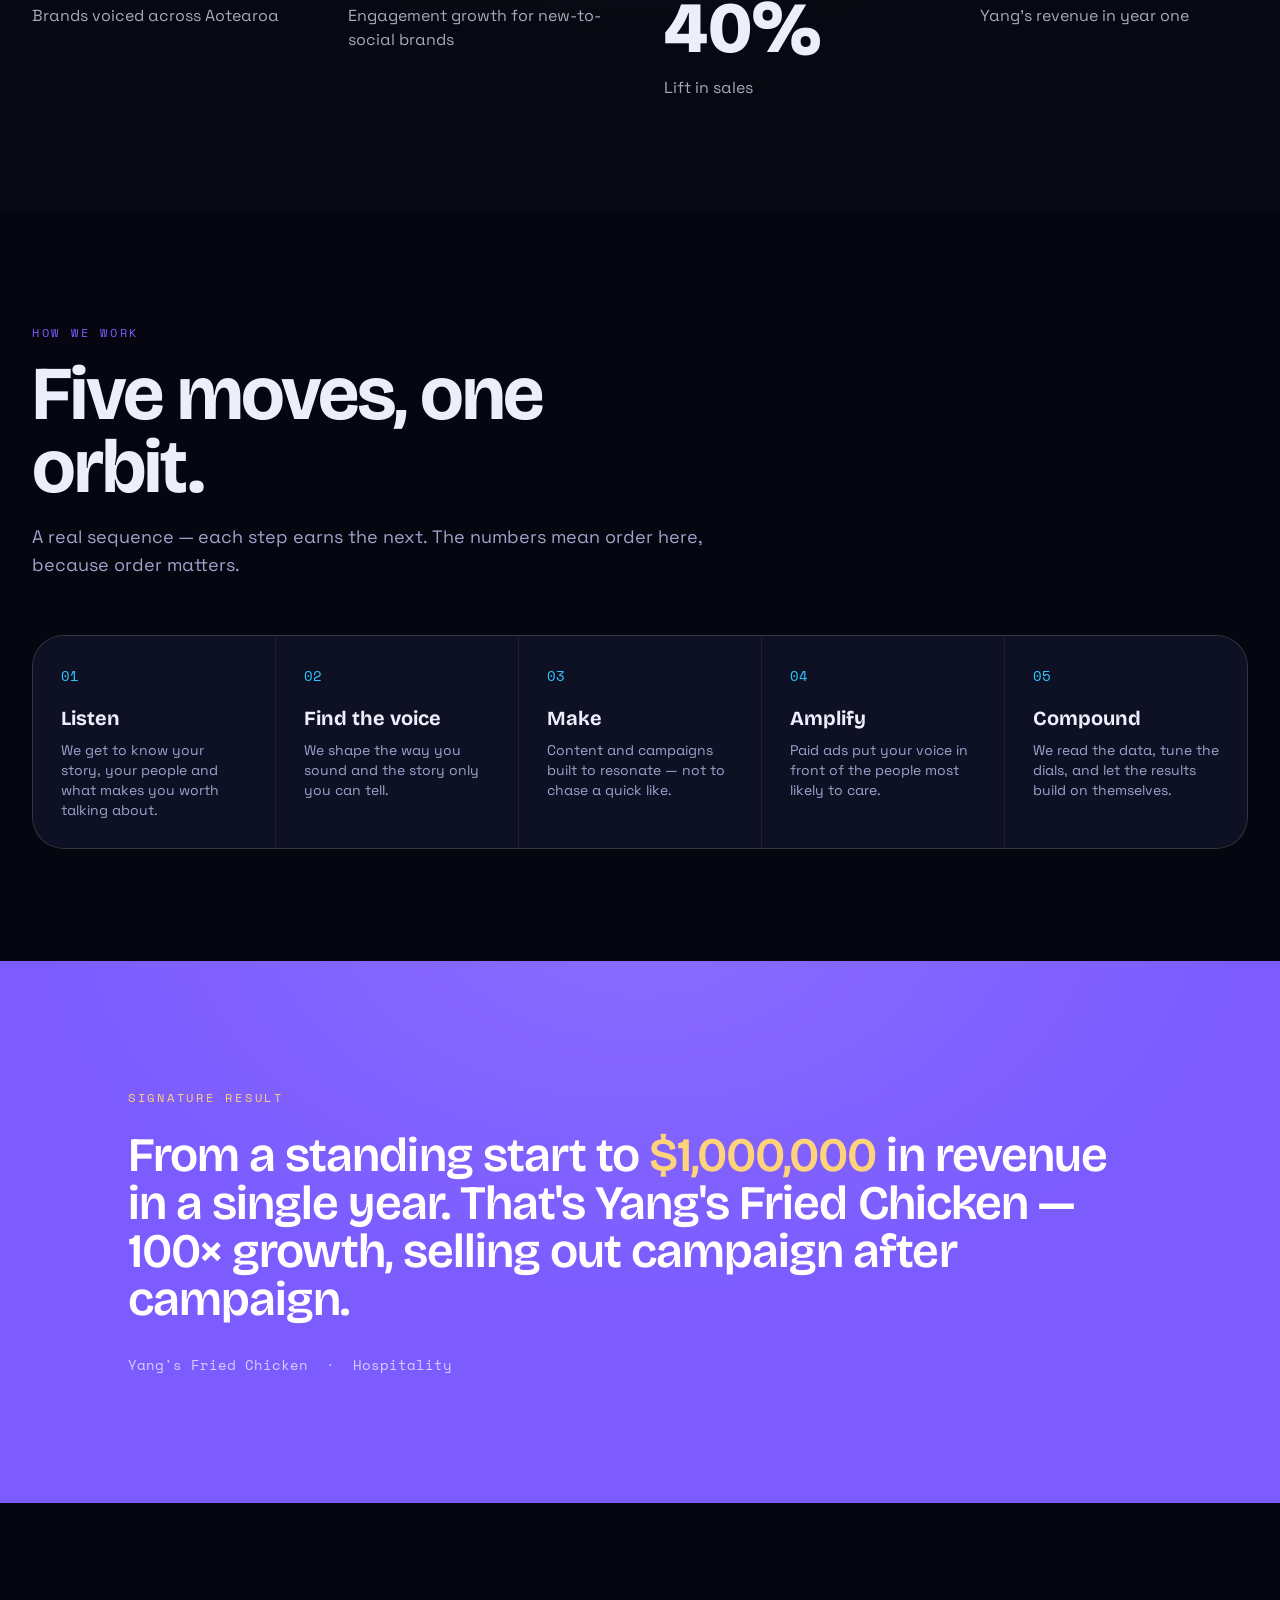
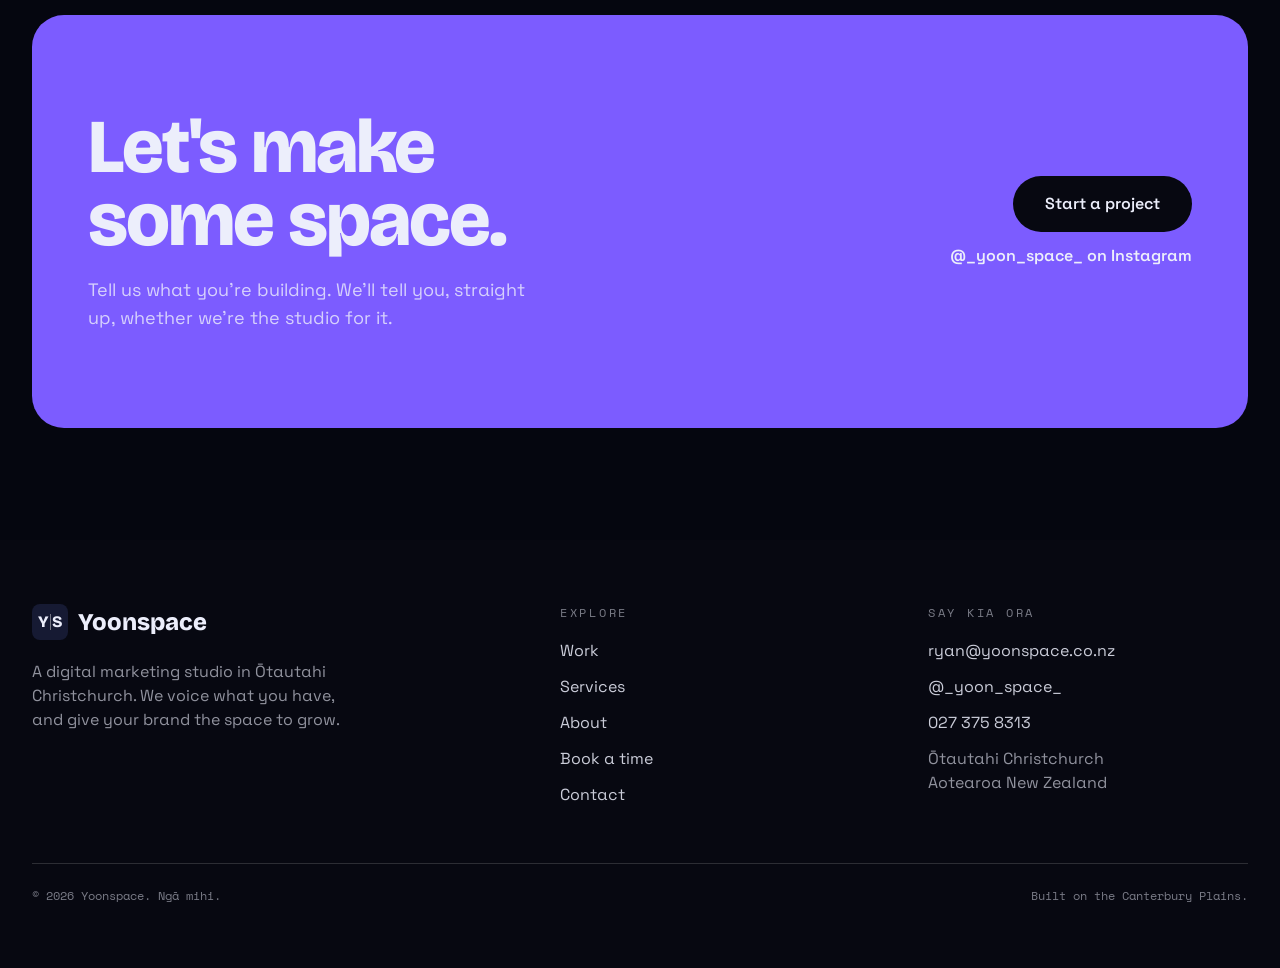
==== commit f824b85d: "Add booking page with embedded Cal.com calendar New book.html lets clients book a storyboard session" ====
--- a/site/index.html
+++ b/site/index.html
@@ -31,6 +31,7 @@
         <a href="work.html" class="link-underline text-sm font-medium">Work</a>
         <a href="services.html" class="link-underline text-sm font-medium">Services</a>
         <a href="about.html" class="link-underline text-sm font-medium">About</a>
+        <a href="book.html" class="link-underline text-sm font-medium">Book</a>
         <a href="contact.html" class="btn rounded-full bg-ink px-5 py-2.5 text-sm font-semibold text-star hover:bg-violet">Start a project</a>
       </div>
       <button data-nav-toggle class="md:hidden inline-flex h-10 w-10 items-center justify-center rounded-full border border-white/15" aria-label="Open menu" aria-expanded="false" aria-controls="mobile-menu">
@@ -43,6 +44,7 @@
           <a href="work.html" class="rounded-2xl px-3 py-3 hover:bg-mist">Work</a>
           <a href="services.html" class="rounded-2xl px-3 py-3 hover:bg-mist">Services</a>
           <a href="about.html" class="rounded-2xl px-3 py-3 hover:bg-mist">About</a>
+          <a href="book.html" class="rounded-2xl px-3 py-3 hover:bg-mist">Book a time</a>
           <a href="contact.html" class="rounded-2xl px-3 py-3 hover:bg-mist">Contact</a>
         </div>
         <a href="contact.html" class="btn mt-4 block rounded-full bg-coral px-5 py-3.5 text-center text-base font-semibold text-ink">Start a project</a>
@@ -296,6 +298,7 @@
             <li><a href="work.html" class="link-underline text-star/85">Work</a></li>
             <li><a href="services.html" class="link-underline text-star/85">Services</a></li>
             <li><a href="about.html" class="link-underline text-star/85">About</a></li>
+            <li><a href="book.html" class="link-underline text-star/85">Book a time</a></li>
             <li><a href="contact.html" class="link-underline text-star/85">Contact</a></li>
           </ul>
         </nav>
--- a/site/assets/styles.css
+++ b/site/assets/styles.css
@@ -209,6 +209,18 @@
 }
 
 /* ============================================================
+   Cal.com booking embed
+   ============================================================ */
+.cal-embed { position: relative; min-height: 640px; }
+.cal-embed__loading {
+  position: absolute; inset: 0; display: flex; flex-direction: column; align-items: center;
+  justify-content: center; padding: 2rem; text-align: center;
+}
+/* Once Cal.com injects its iframe, hide the loading/fallback panel */
+.cal-embed:has(iframe) .cal-embed__loading { display: none; }
+.cal-embed iframe { position: relative; z-index: 1; }
+
+/* ============================================================
    Scattered planets (drift + bounce off each other)
    ============================================================ */
 .planets-canvas { position: absolute; inset: 0; width: 100%; height: 100%; display: block; }
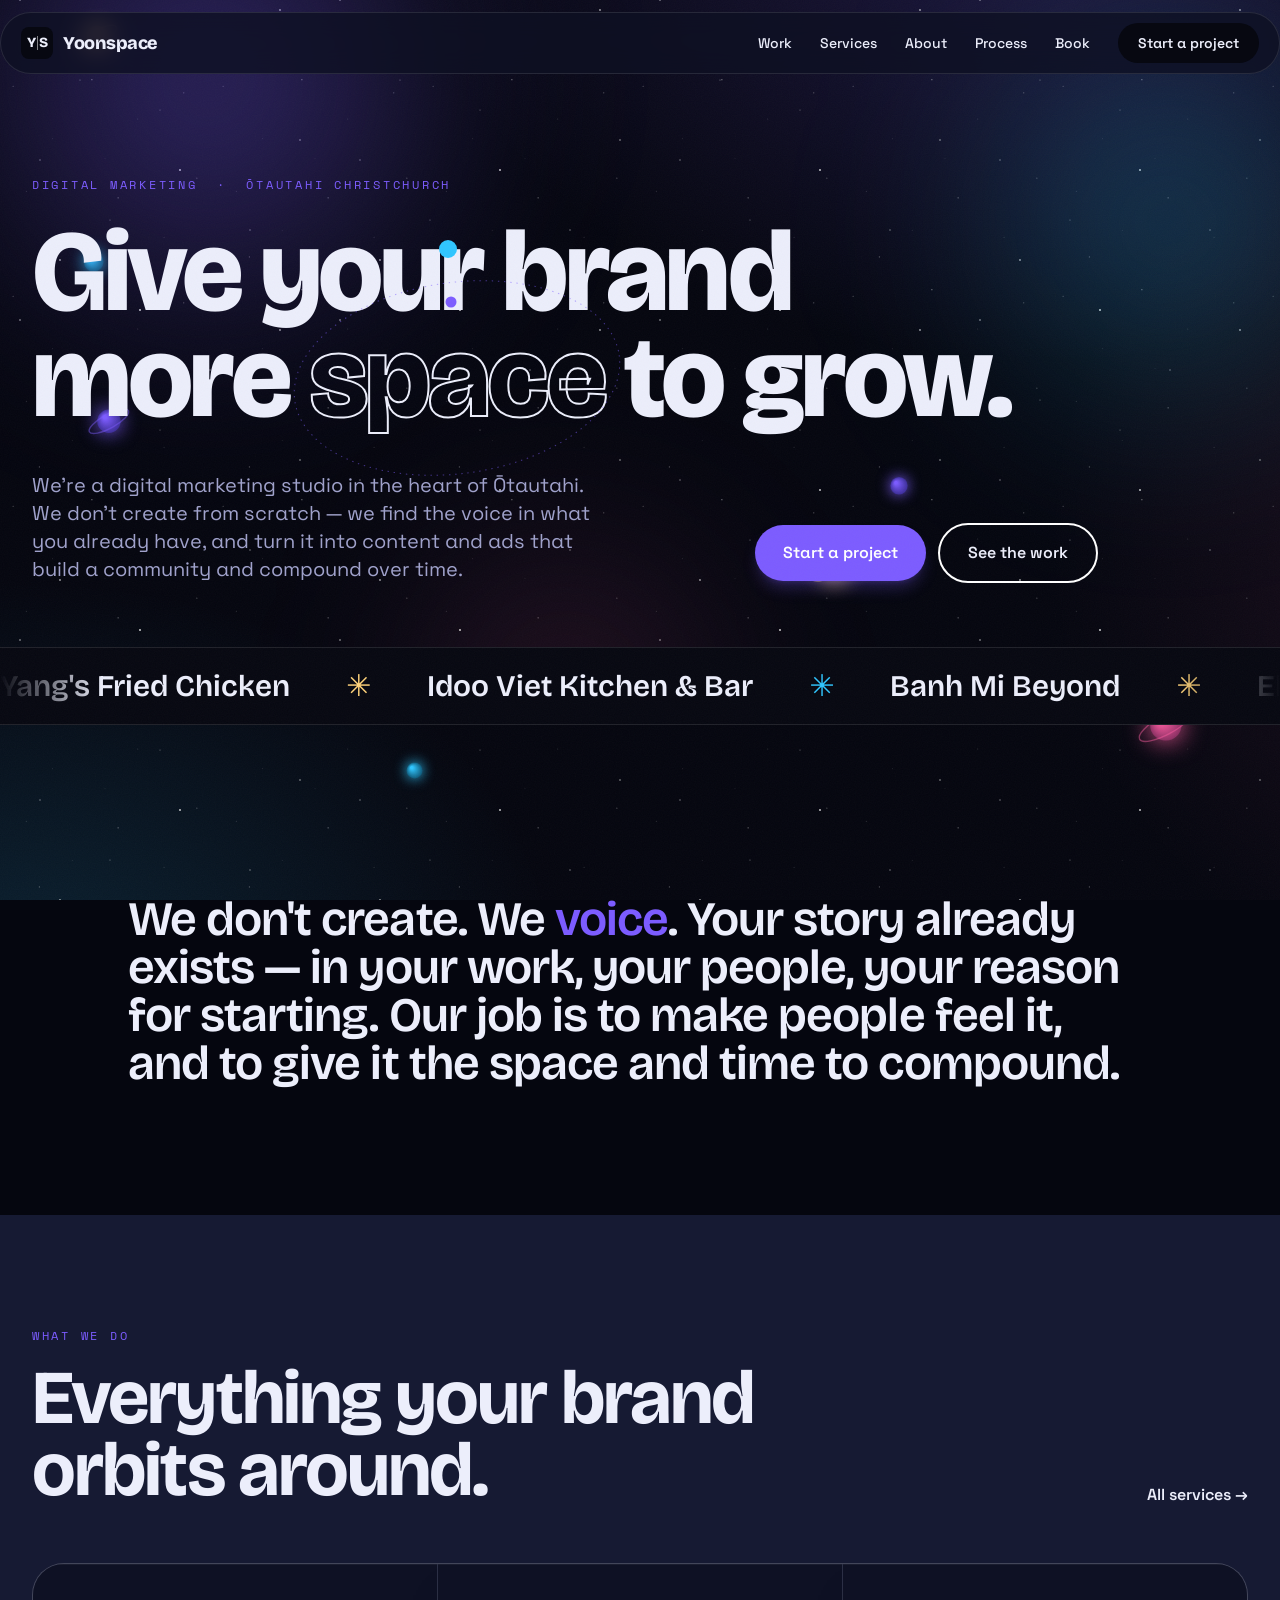
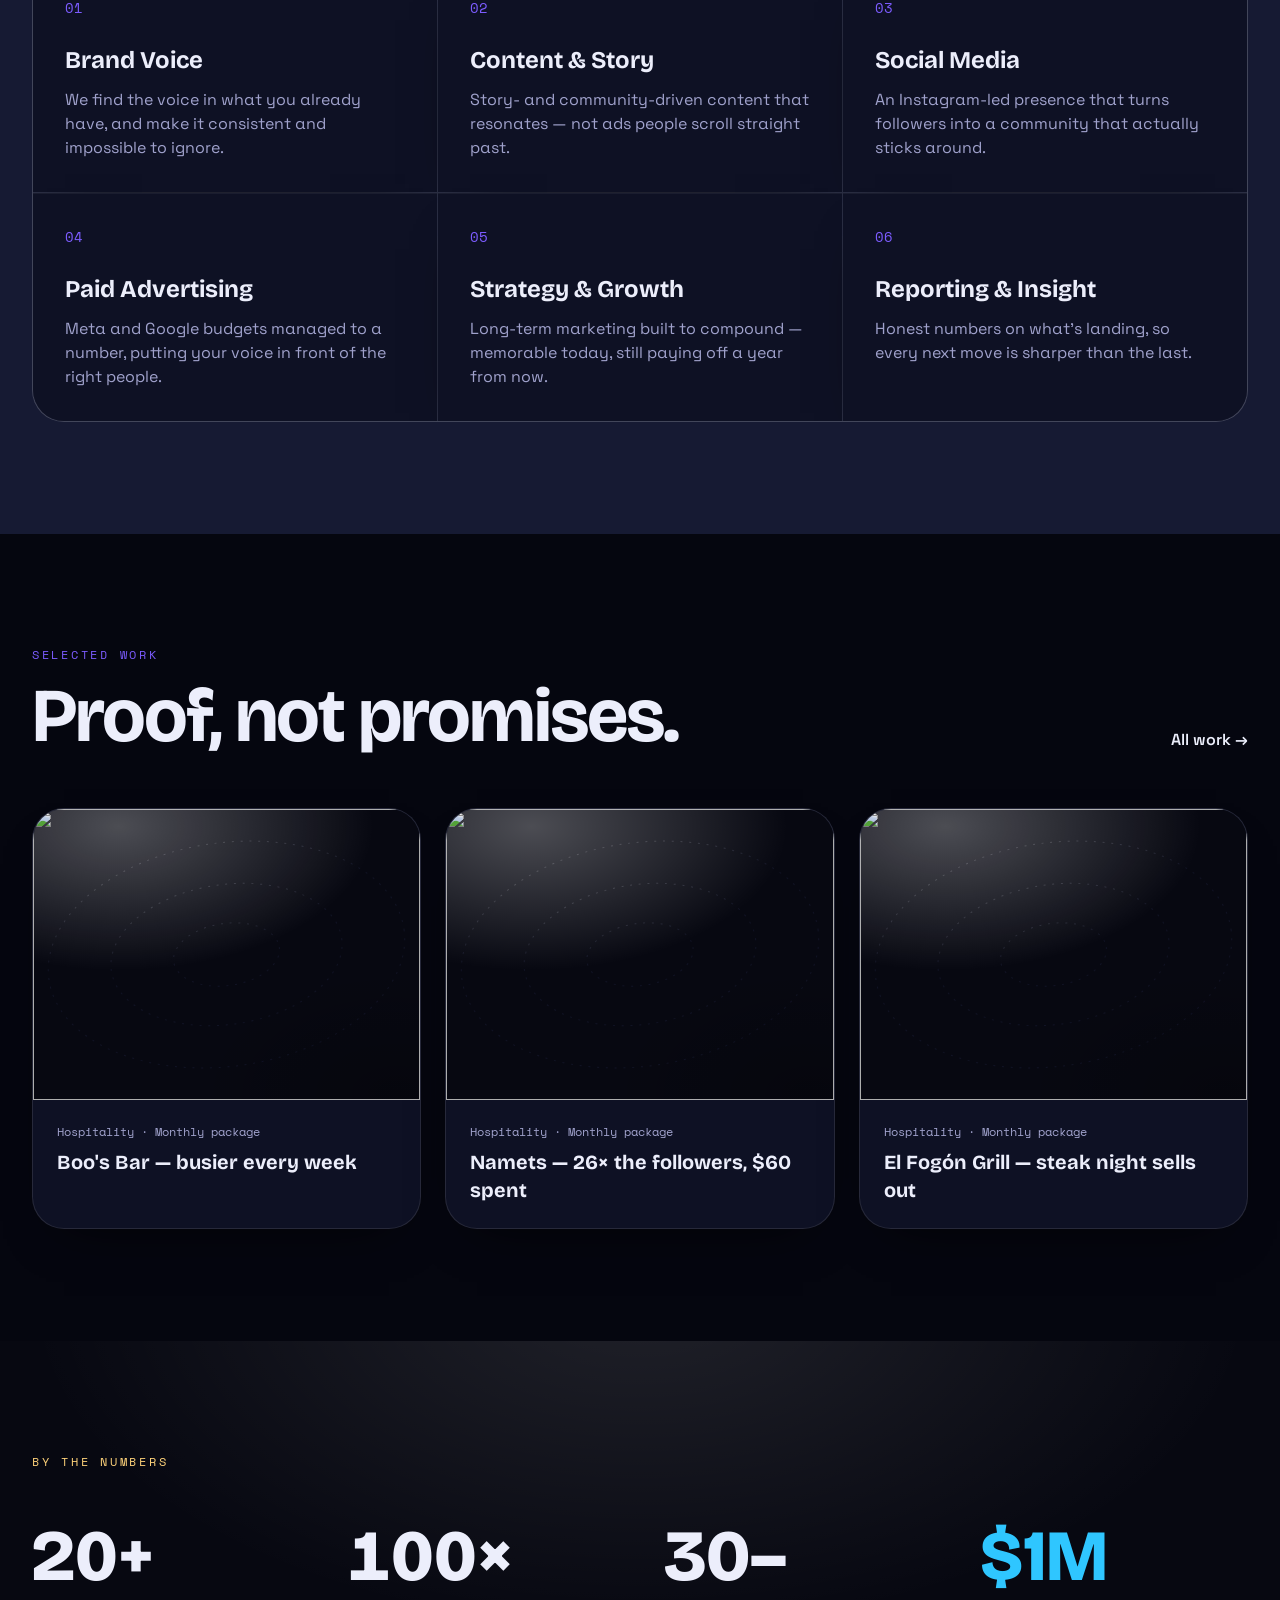
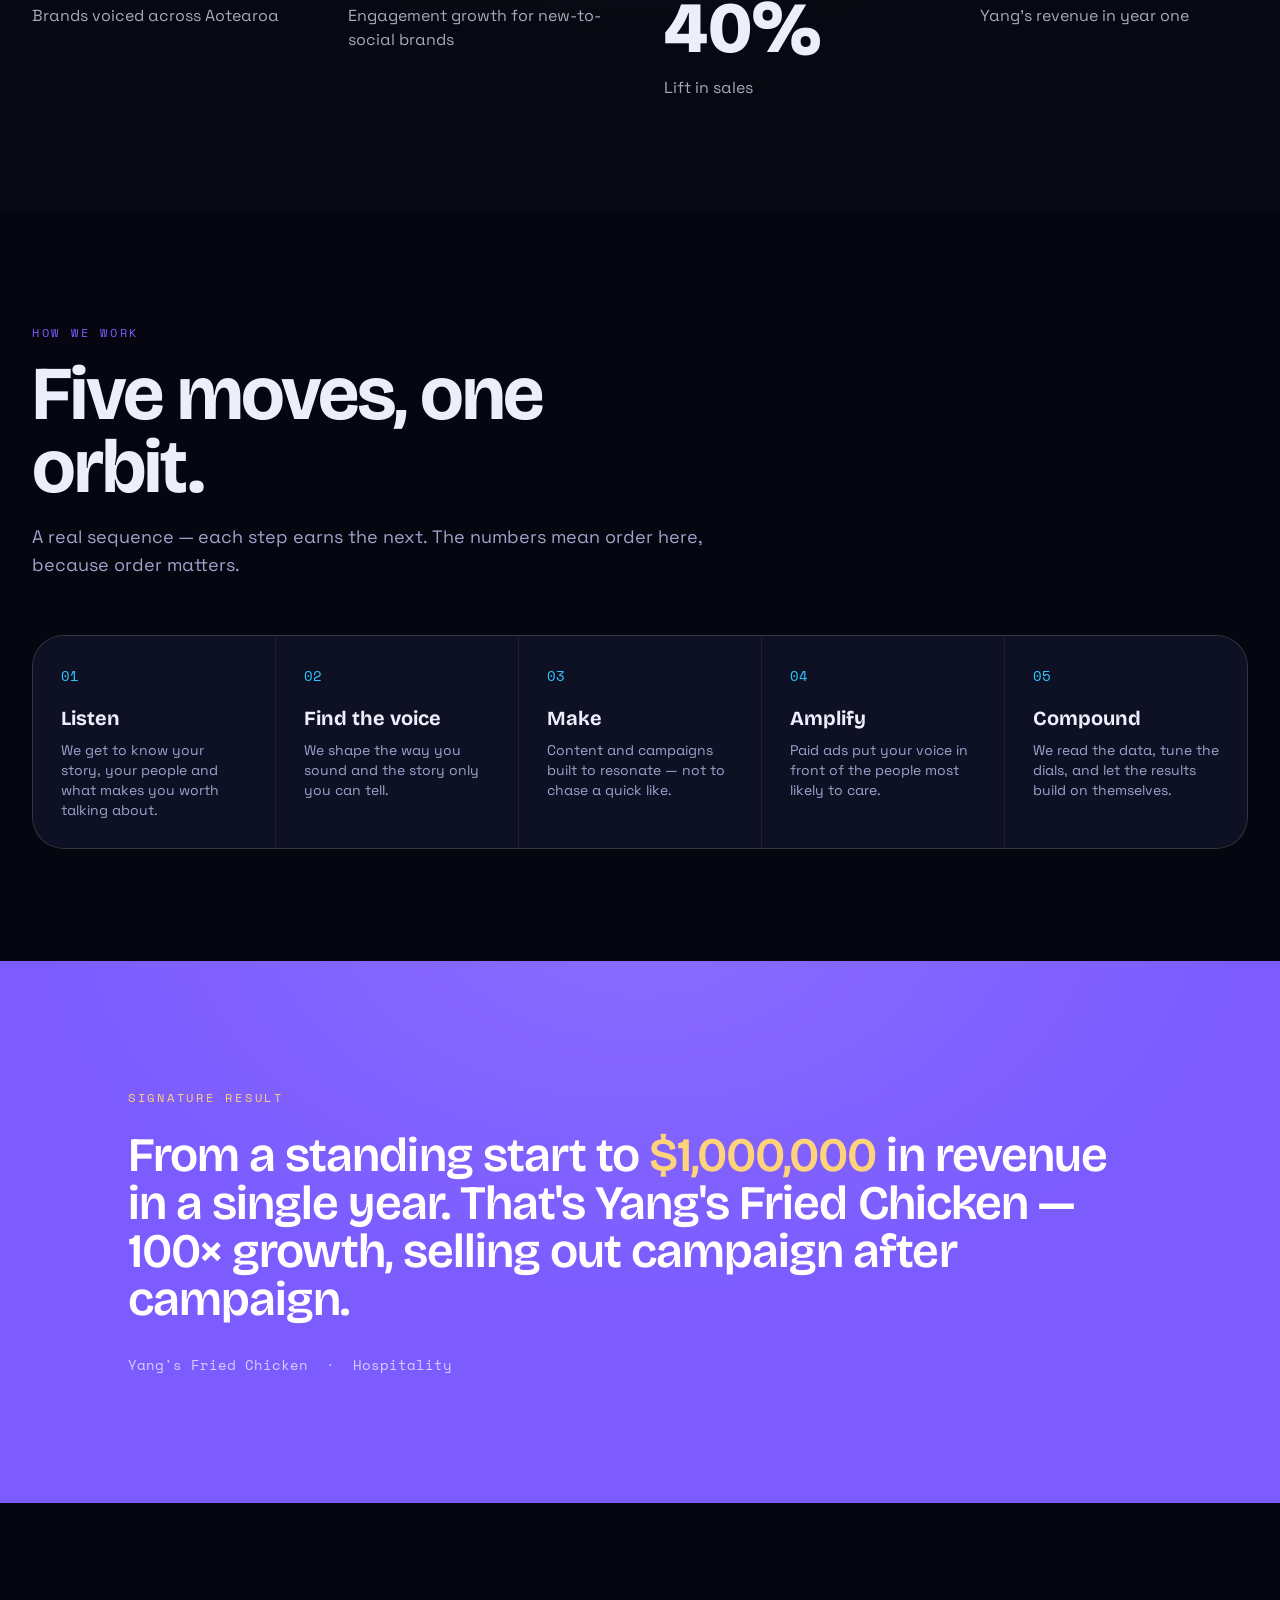
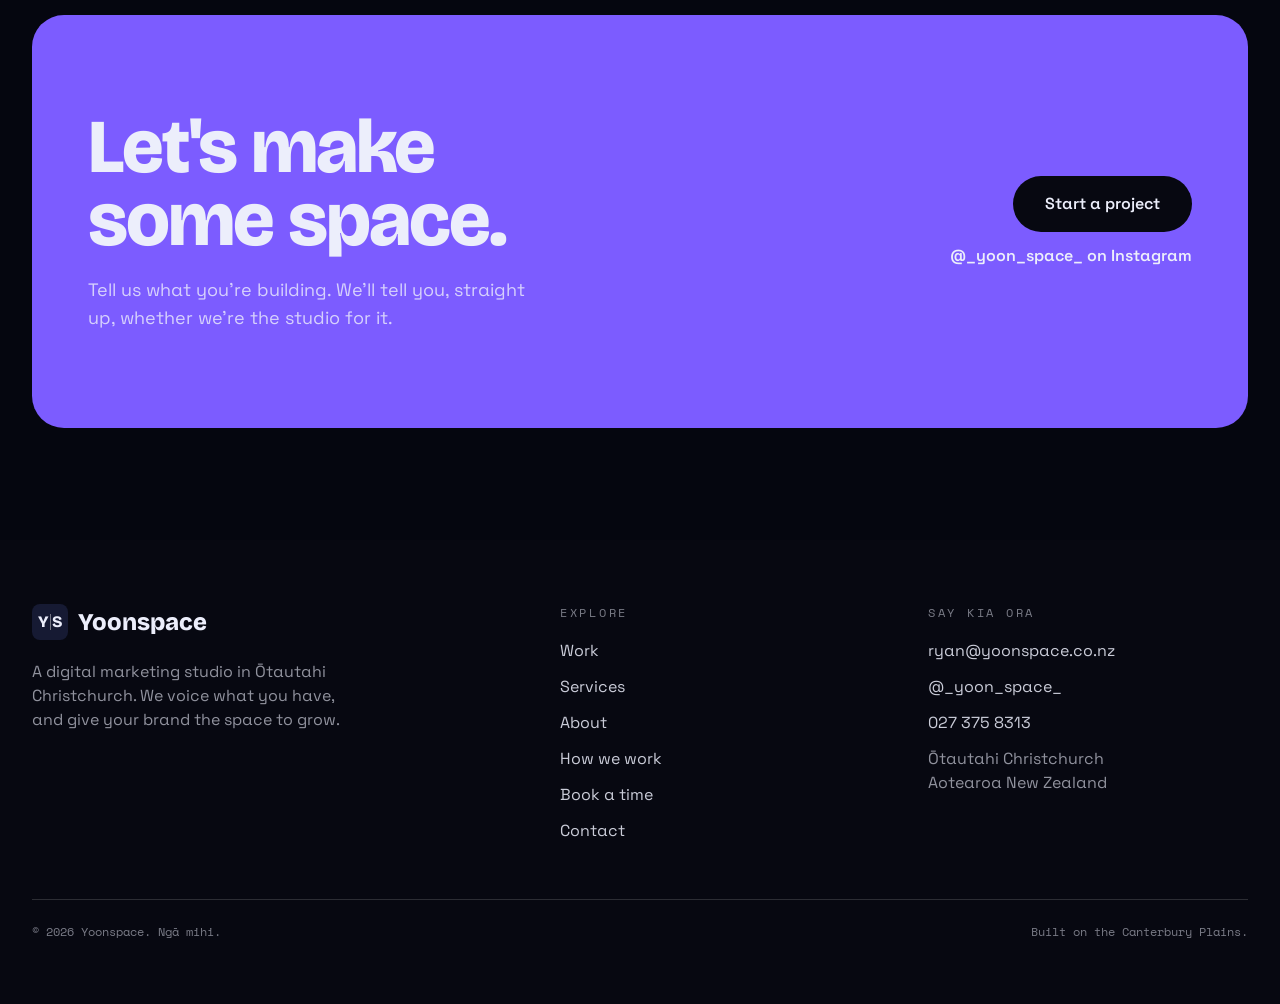
==== commit cc740398: "Move 'How we work' to its own page; retainer tiers on Services; cache-bust assets - New how-we-work." ====
--- a/site/index.html
+++ b/site/index.html
@@ -12,8 +12,8 @@
   <link rel="preconnect" href="https://fonts.gstatic.com" crossorigin />
   <link href="https://fonts.googleapis.com/css2?family=Bricolage+Grotesque:opsz,wght@12..96,400..800&family=Space+Grotesk:wght@400;500;600;700&family=Space+Mono:wght@400;700&display=swap" rel="stylesheet" />
 
-  <link rel="stylesheet" href="assets/tailwind.css" />
-  <link rel="stylesheet" href="assets/styles.css" />
+  <link rel="stylesheet" href="assets/tailwind.css?v=2026092901" />
+  <link rel="stylesheet" href="assets/styles.css?v=2026092901" />
 </head>
 <body class="font-sans text-star antialiased">
   <div class="cosmos" aria-hidden="true"><div class="stars stars-a"></div><div class="stars stars-b"></div><canvas class="planets-canvas" aria-hidden="true"></canvas></div>
@@ -31,6 +31,7 @@
         <a href="work.html" class="link-underline text-sm font-medium">Work</a>
         <a href="services.html" class="link-underline text-sm font-medium">Services</a>
         <a href="about.html" class="link-underline text-sm font-medium">About</a>
+        <a href="how-we-work.html" class="link-underline text-sm font-medium">Process</a>
         <a href="book.html" class="link-underline text-sm font-medium">Book</a>
         <a href="contact.html" class="btn rounded-full bg-ink px-5 py-2.5 text-sm font-semibold text-star hover:bg-violet">Start a project</a>
       </div>
@@ -44,6 +45,7 @@
           <a href="work.html" class="rounded-2xl px-3 py-3 hover:bg-mist">Work</a>
           <a href="services.html" class="rounded-2xl px-3 py-3 hover:bg-mist">Services</a>
           <a href="about.html" class="rounded-2xl px-3 py-3 hover:bg-mist">About</a>
+          <a href="how-we-work.html" class="rounded-2xl px-3 py-3 hover:bg-mist">How we work</a>
           <a href="book.html" class="rounded-2xl px-3 py-3 hover:bg-mist">Book a time</a>
           <a href="contact.html" class="rounded-2xl px-3 py-3 hover:bg-mist">Contact</a>
         </div>
@@ -298,6 +300,7 @@
             <li><a href="work.html" class="link-underline text-star/85">Work</a></li>
             <li><a href="services.html" class="link-underline text-star/85">Services</a></li>
             <li><a href="about.html" class="link-underline text-star/85">About</a></li>
+            <li><a href="how-we-work.html" class="link-underline text-star/85">How we work</a></li>
             <li><a href="book.html" class="link-underline text-star/85">Book a time</a></li>
             <li><a href="contact.html" class="link-underline text-star/85">Contact</a></li>
           </ul>
@@ -319,6 +322,6 @@
     </div>
   </footer>
 
-  <script src="assets/main.js" defer></script>
+  <script src="assets/main.js?v=2026092901" defer></script>
 </body>
 </html>
--- a/site/assets/styles.css
+++ b/site/assets/styles.css
@@ -209,6 +209,33 @@
 }
 
 /* ============================================================
+   How-we-work journey (booking page)
+   ============================================================ */
+.journey { position: relative; list-style: none; margin: 0; padding: 0; }
+.journey__step { position: relative; display: grid; grid-template-columns: 2.75rem 1fr; gap: 1rem; padding-bottom: 1.25rem; }
+.journey__step::before {
+  content: ""; position: absolute; left: 1.375rem; top: 2.75rem; bottom: -0.25rem; width: 1px;
+  background: linear-gradient(to bottom, rgba(236,238,251,.28), rgba(236,238,251,.08));
+}
+.journey__step--last { padding-bottom: 0; }
+.journey__step--last::before { display: none; }
+.journey__badge {
+  --c: #7C5CFF;
+  display: flex; align-items: center; justify-content: center;
+  width: 2.75rem; height: 2.75rem; border-radius: 9999px; flex: none;
+  font-family: "Space Mono", ui-monospace, monospace; font-size: .8rem; font-weight: 700;
+  color: var(--c); background: #0E1124; border: 1px solid var(--c);
+  box-shadow: 0 0 0 4px #070811, 0 0 22px color-mix(in srgb, var(--c) 55%, transparent);
+}
+.journey__badge--quiet { --c: rgba(236,238,251,.45); box-shadow: 0 0 0 4px #070811; border-color: rgba(236,238,251,.2); }
+.journey__card {
+  border: 1px solid rgba(255,255,255,.08); background: rgba(14,17,36,.7); border-radius: 1.5rem;
+  padding: 1.5rem; transition: border-color .25s ease, transform .25s ease;
+}
+.journey__step:hover .journey__card { border-color: rgba(255,255,255,.18); transform: translateX(2px); }
+@media (min-width: 640px) { .journey__card { padding: 1.75rem 2rem; } .journey__step { gap: 1.5rem; } }
+
+/* ============================================================
    Cal.com booking embed
    ============================================================ */
 .cal-embed { position: relative; min-height: 640px; }
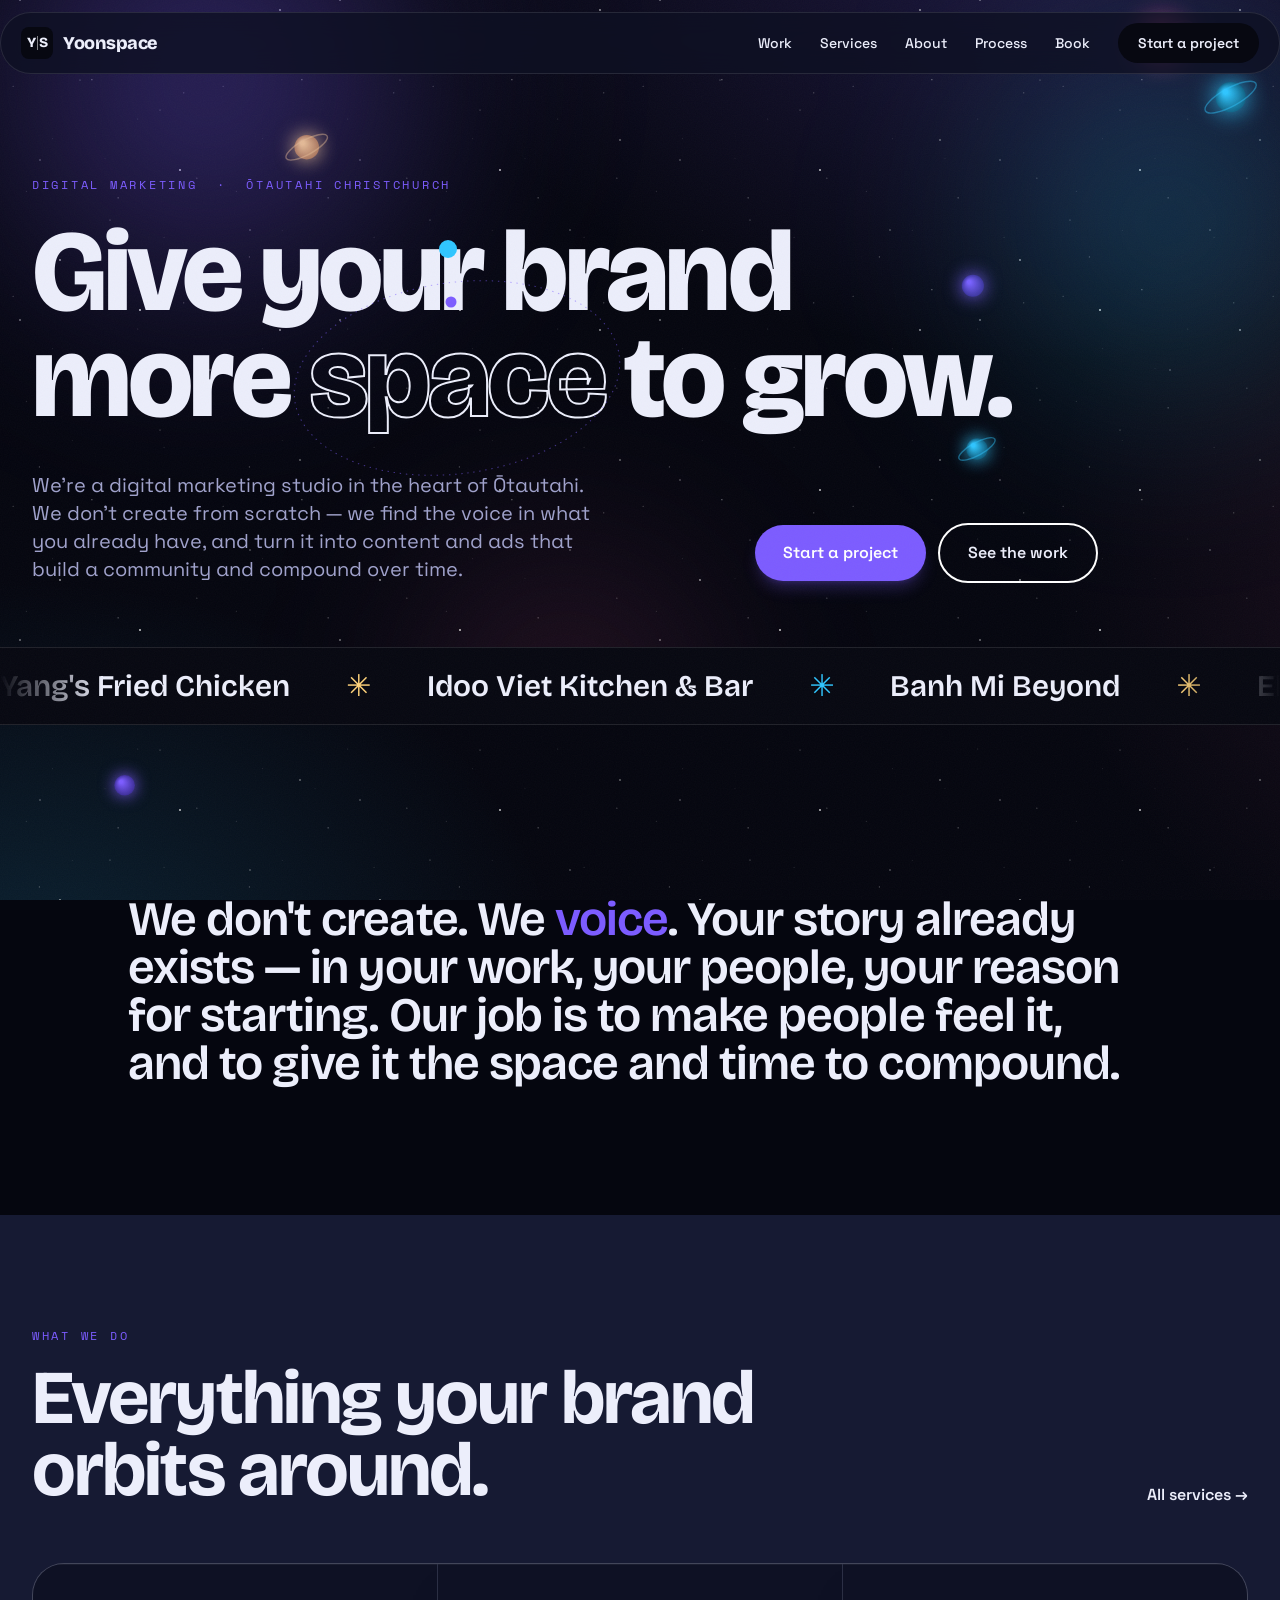
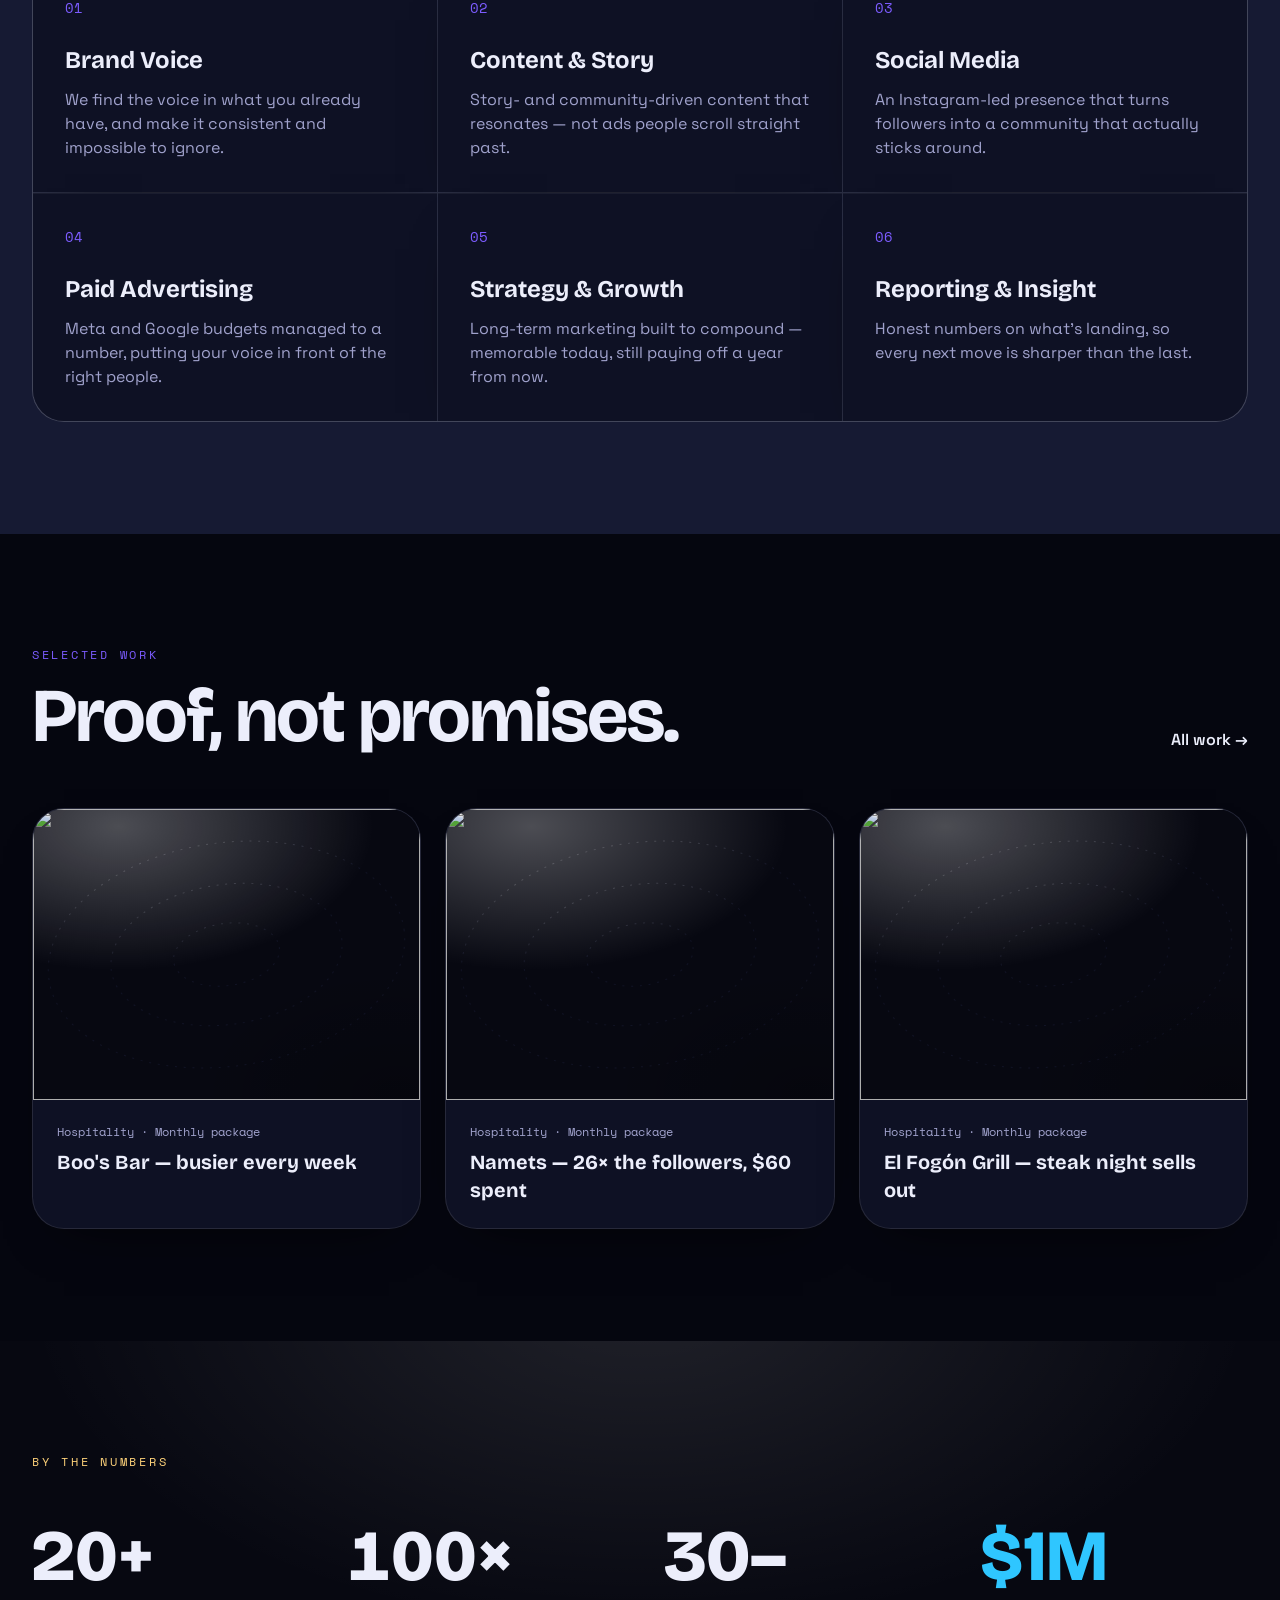
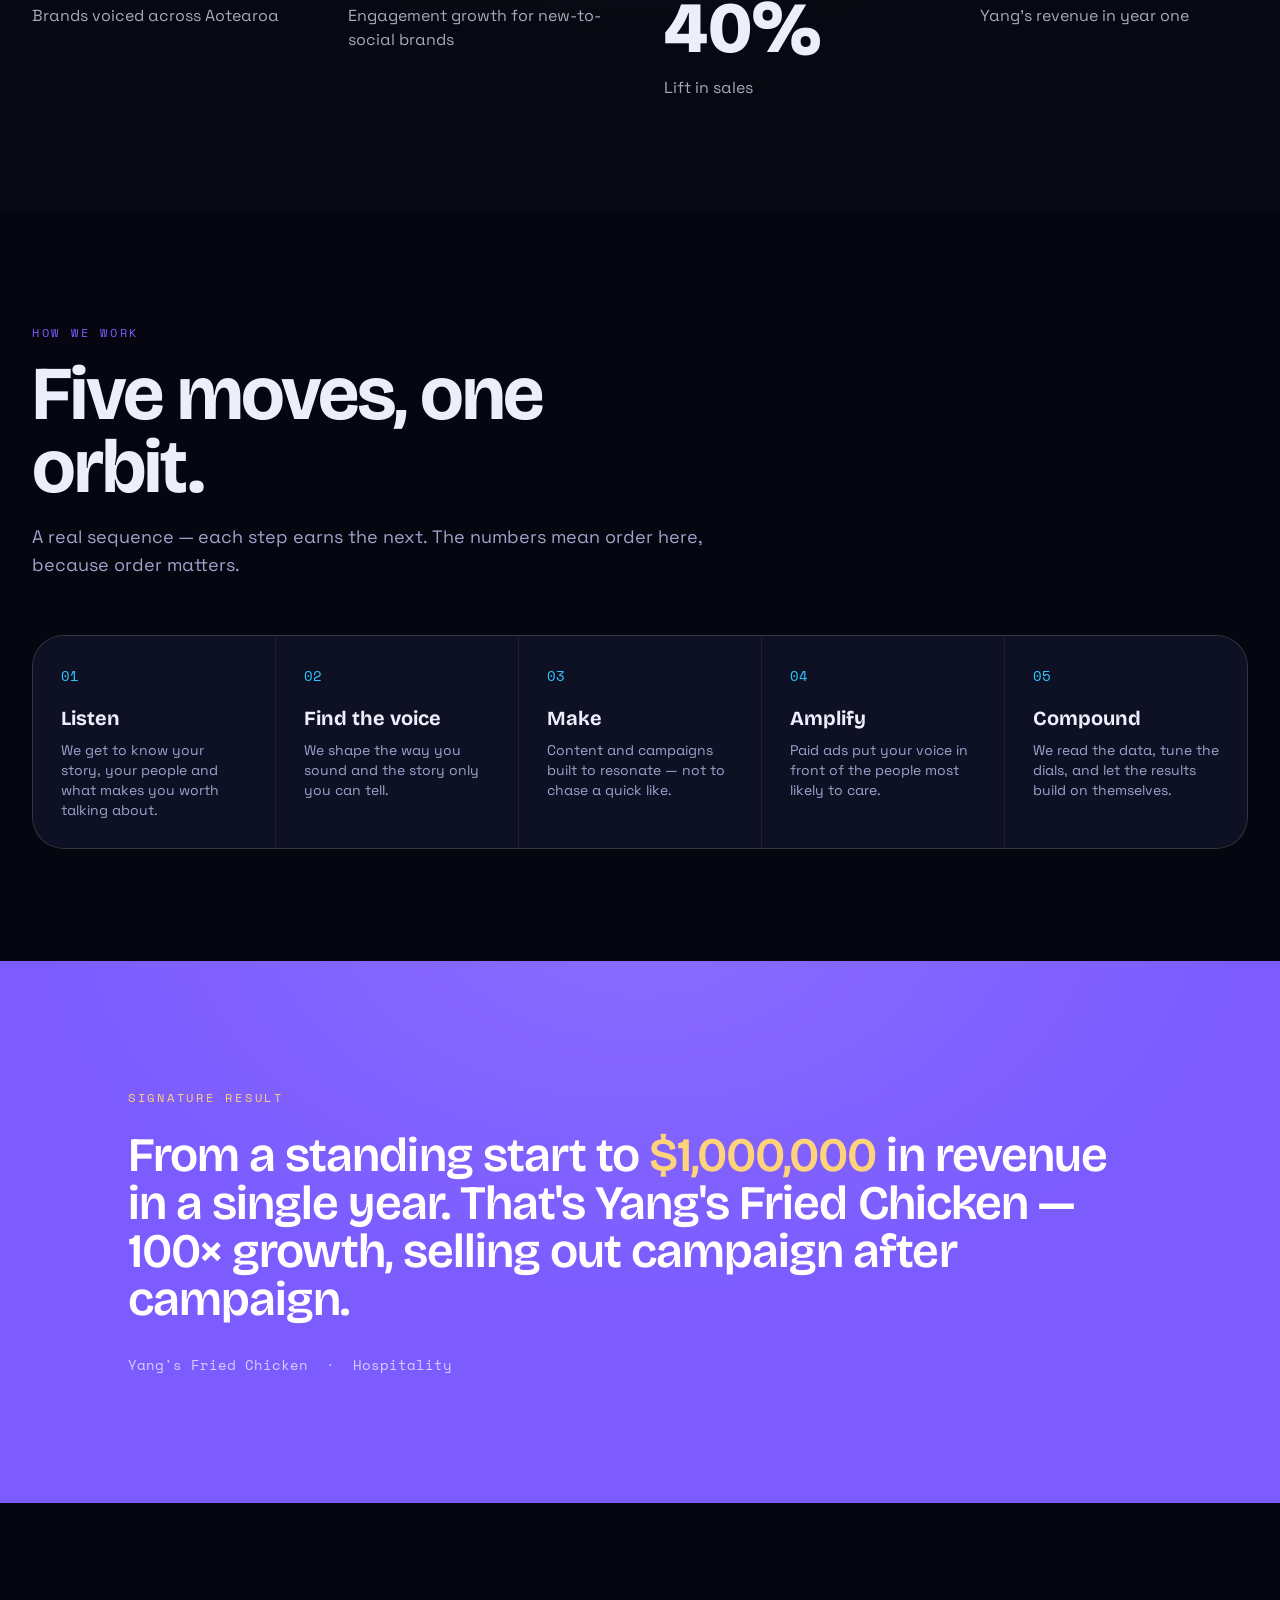
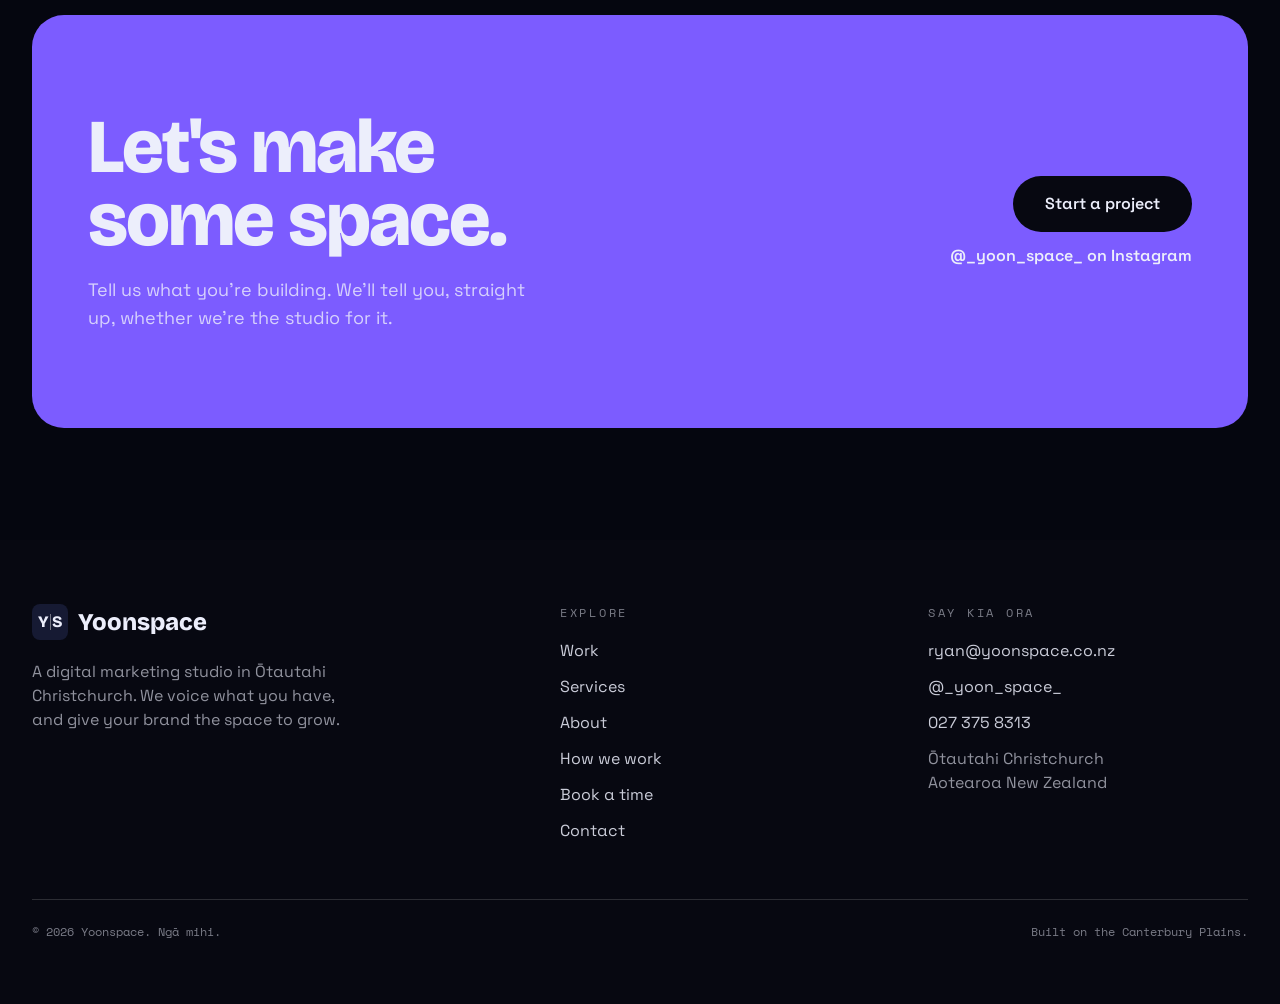
==== commit d73b4d0c: "Add Meta Pixel to every page; fire Lead event on form submissions Co-Authored-By: Claude Fable 5.1 <" ====
--- a/site/index.html
+++ b/site/index.html
@@ -12,8 +12,25 @@
   <link rel="preconnect" href="https://fonts.gstatic.com" crossorigin />
   <link href="https://fonts.googleapis.com/css2?family=Bricolage+Grotesque:opsz,wght@12..96,400..800&family=Space+Grotesk:wght@400;500;600;700&family=Space+Mono:wght@400;700&display=swap" rel="stylesheet" />
 
-  <link rel="stylesheet" href="assets/tailwind.css?v=2026092901" />
-  <link rel="stylesheet" href="assets/styles.css?v=2026092901" />
+  <link rel="stylesheet" href="assets/tailwind.css?v=2026092902" />
+  <link rel="stylesheet" href="assets/styles.css?v=2026092902" />
+  <!-- Meta Pixel Code -->
+  <script>
+  !function(f,b,e,v,n,t,s)
+  {if(f.fbq)return;n=f.fbq=function(){n.callMethod?
+  n.callMethod.apply(n,arguments):n.queue.push(arguments)};
+  if(!f._fbq)f._fbq=n;n.push=n;n.loaded=!0;n.version='2.0';
+  n.queue=[];t=b.createElement(e);t.async=!0;
+  t.src=v;s=b.getElementsByTagName(e)[0];
+  s.parentNode.insertBefore(t,s)}(window, document,'script',
+  'https://connect.facebook.net/en_US/fbevents.js');
+  fbq('init', '1604245981073000');
+  fbq('track', 'PageView');
+  </script>
+  <noscript><img height="1" width="1" style="display:none"
+  src="https://www.facebook.com/tr?id=1604245981073000&ev=PageView&noscript=1"
+  /></noscript>
+  <!-- End Meta Pixel Code -->
 </head>
 <body class="font-sans text-star antialiased">
   <div class="cosmos" aria-hidden="true"><div class="stars stars-a"></div><div class="stars stars-b"></div><canvas class="planets-canvas" aria-hidden="true"></canvas></div>
@@ -322,6 +339,6 @@
     </div>
   </footer>
 
-  <script src="assets/main.js?v=2026092901" defer></script>
+  <script src="assets/main.js?v=2026092902" defer></script>
 </body>
 </html>
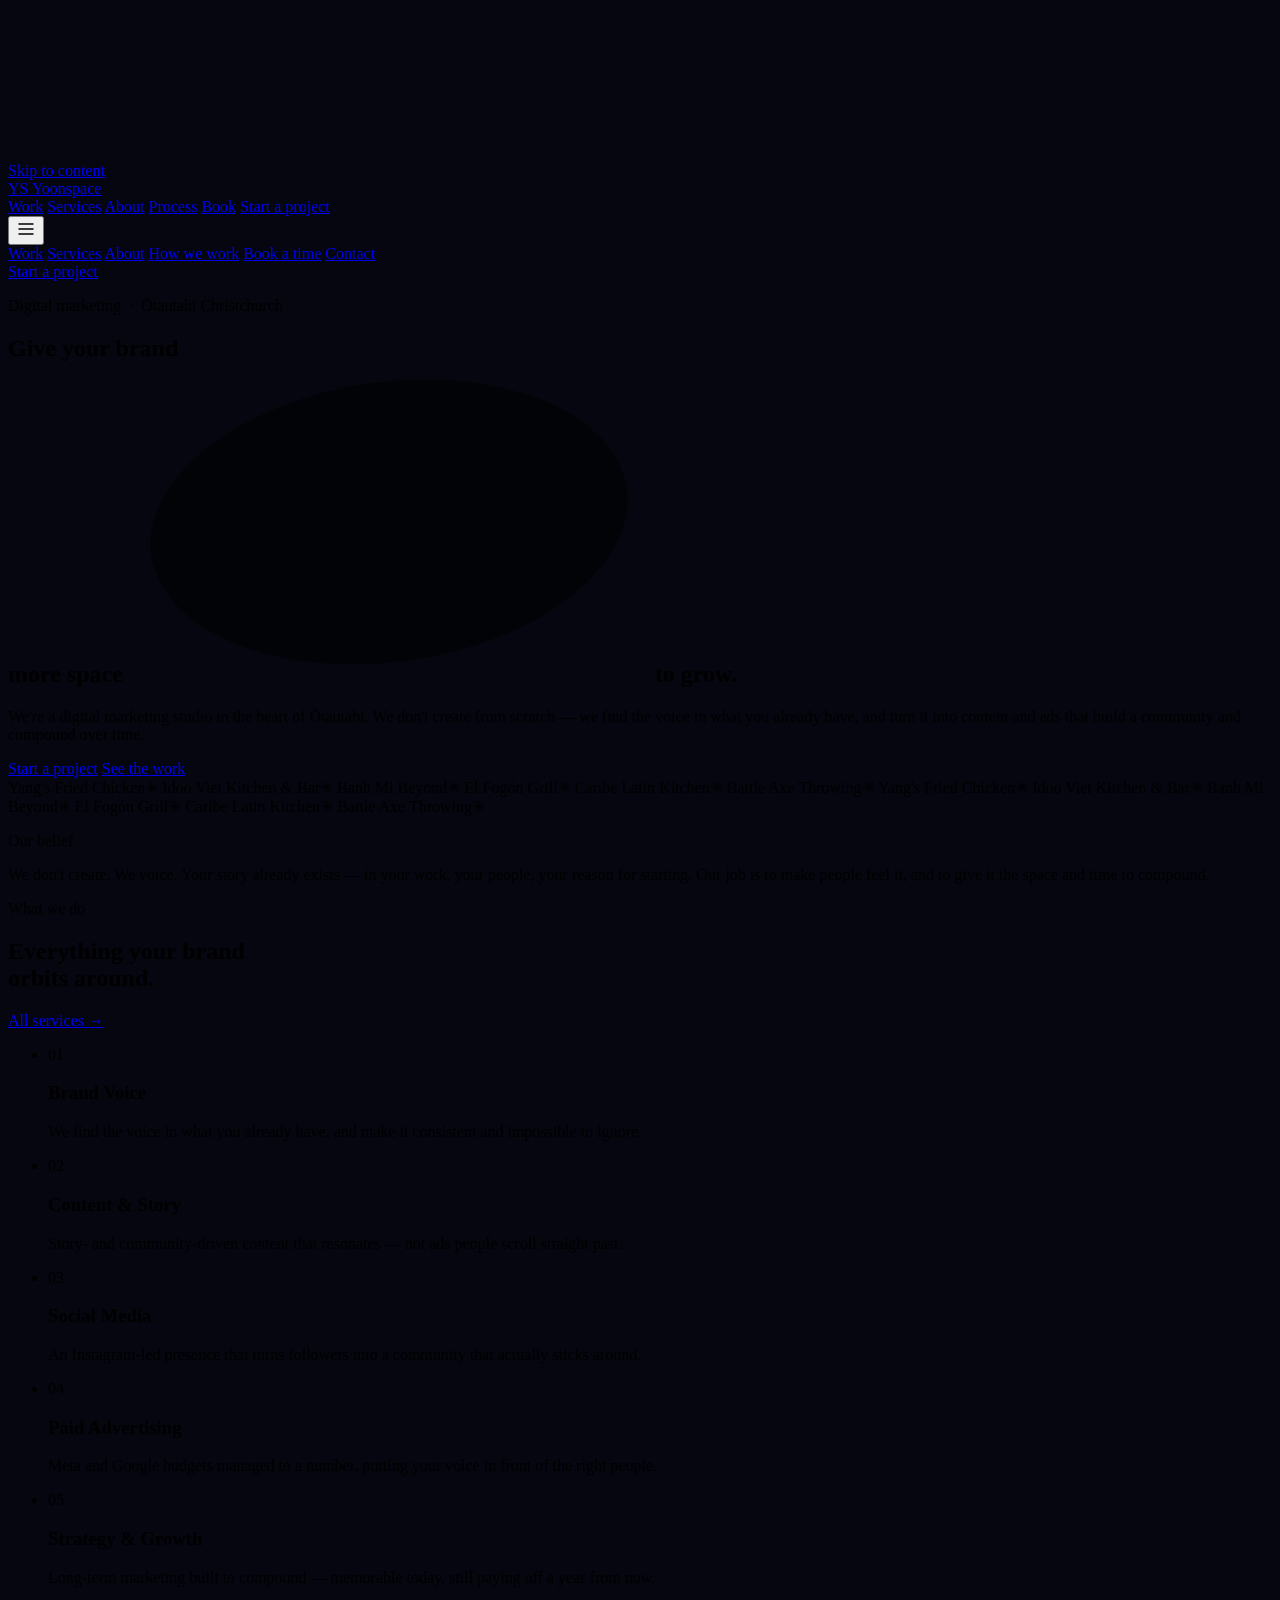
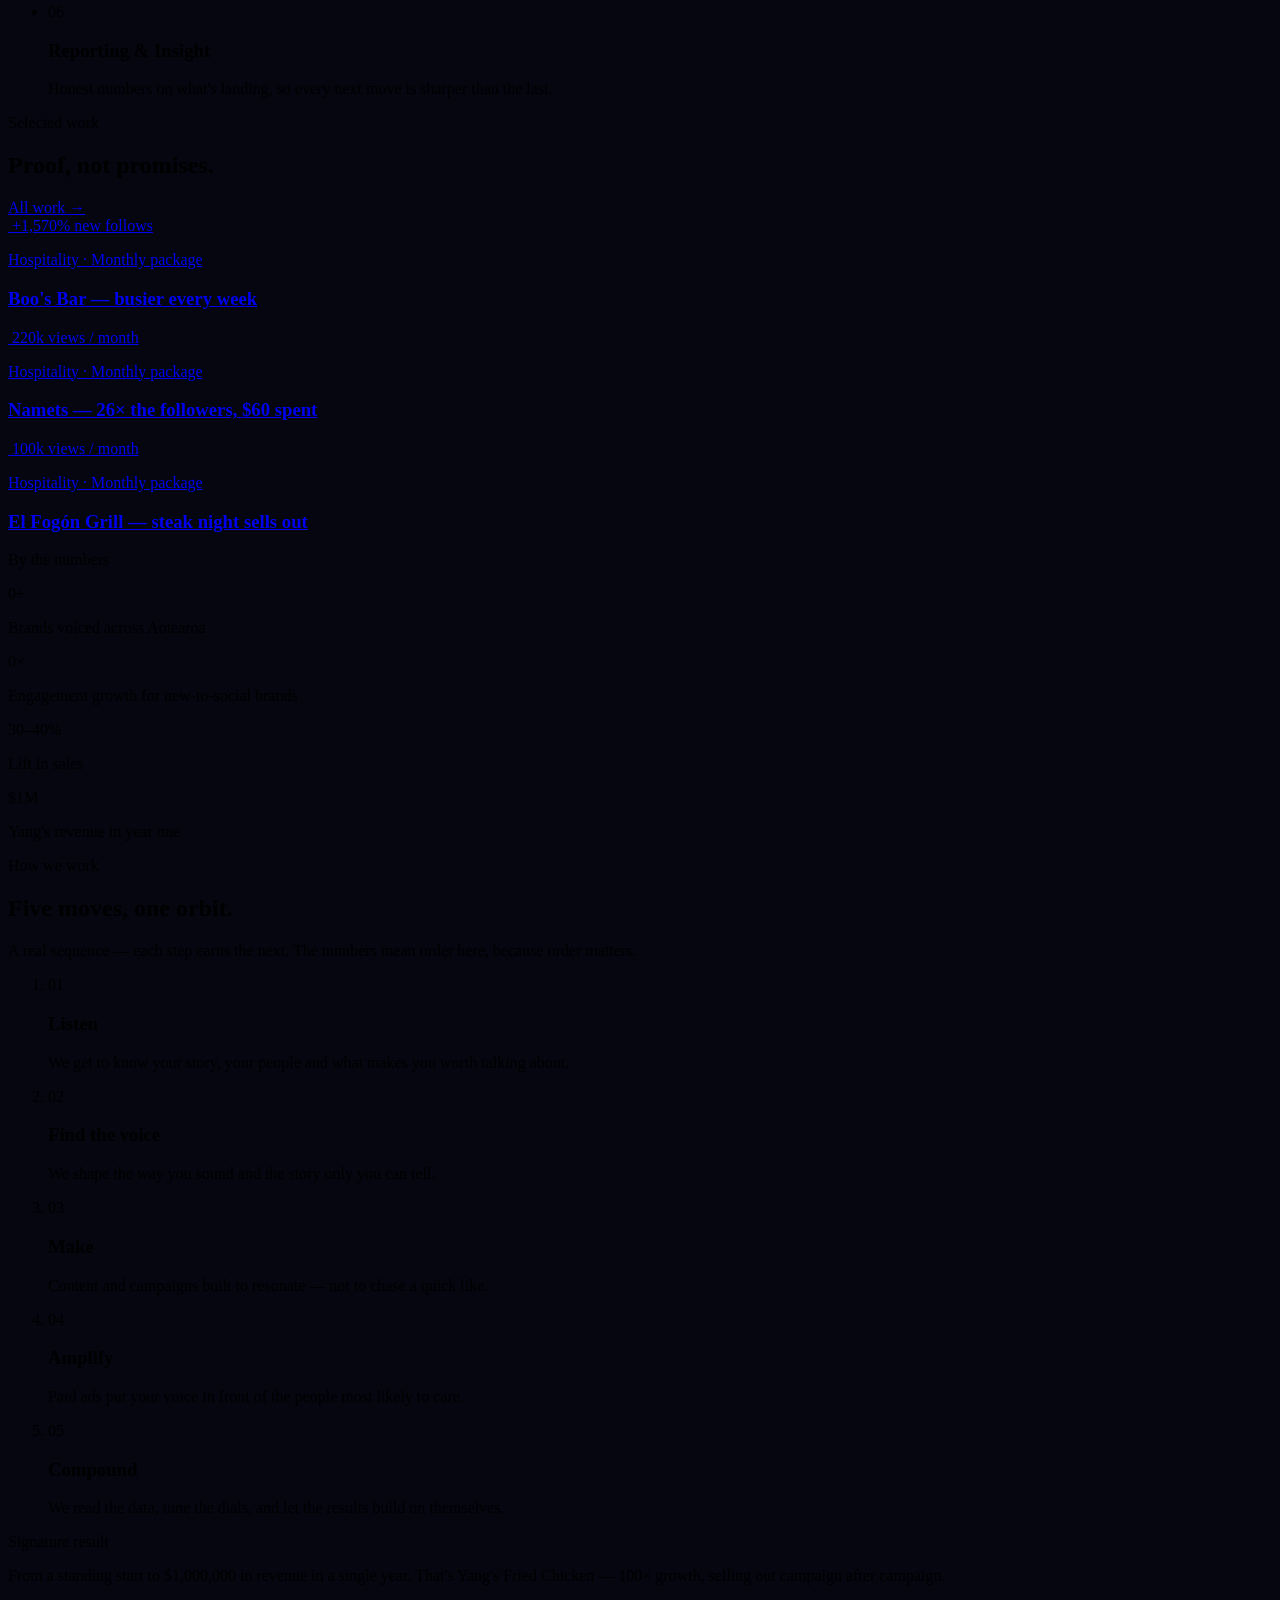
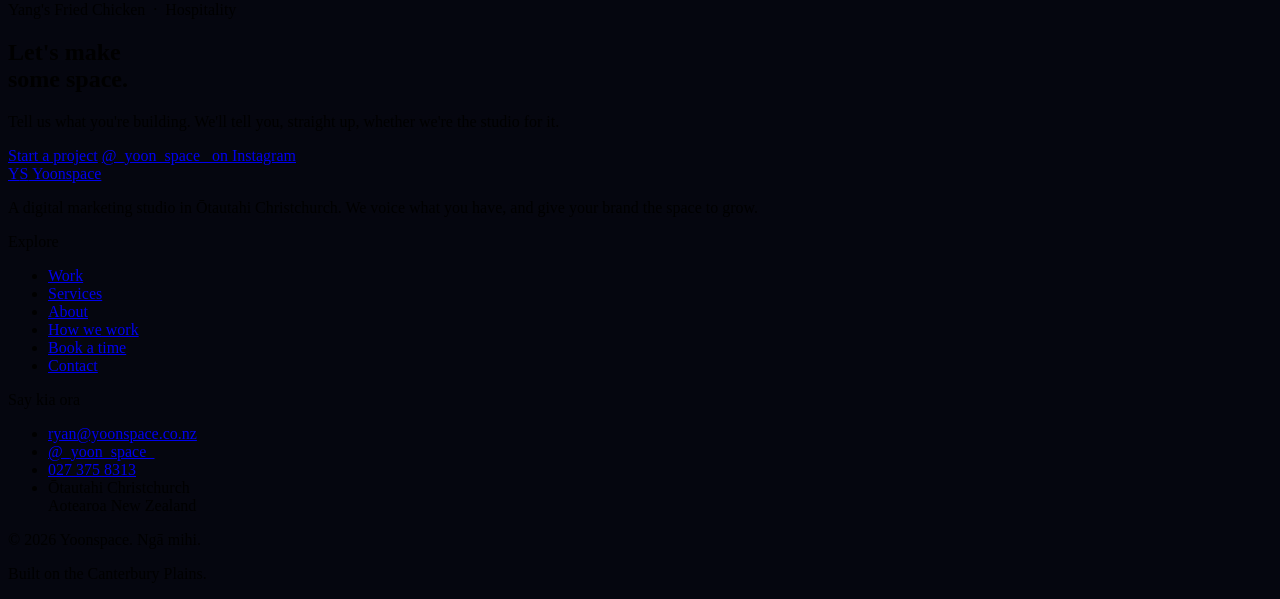
==== commit e630b90c: "Use clean URLs for all internal links Links now point to /, /work, /services etc. instead of the .ht" ====
--- a/site/index.html
+++ b/site/index.html
@@ -12,8 +12,8 @@
   <link rel="preconnect" href="https://fonts.gstatic.com" crossorigin />
   <link href="https://fonts.googleapis.com/css2?family=Bricolage+Grotesque:opsz,wght@12..96,400..800&family=Space+Grotesk:wght@400;500;600;700&family=Space+Mono:wght@400;700&display=swap" rel="stylesheet" />
 
-  <link rel="stylesheet" href="assets/tailwind.css?v=2026092902" />
-  <link rel="stylesheet" href="assets/styles.css?v=2026092902" />
+  <link rel="stylesheet" href="/assets/tailwind.css?v=2026092902" />
+  <link rel="stylesheet" href="/assets/styles.css?v=2026092902" />
   <!-- Meta Pixel Code -->
   <script>
   !function(f,b,e,v,n,t,s)
@@ -40,17 +40,17 @@
   <!-- ===================== NAV ===================== -->
   <header data-nav class="fixed inset-x-0 top-0 z-50 transition-all duration-300">
     <nav class="mx-auto mt-3 flex max-w-7xl items-center justify-between gap-4 rounded-full border border-white/10 bg-paper/80 px-4 py-2.5 backdrop-blur-md transition-all duration-300 sm:mx-4 sm:px-5 lg:mx-auto" aria-label="Primary">
-      <a href="index.html" class="flex items-center gap-2.5 font-display text-lg font-extrabold tracking-tight" aria-label="Yoonspace home">
+      <a href="/" class="flex items-center gap-2.5 font-display text-lg font-extrabold tracking-tight" aria-label="Yoonspace home">
         <span class="flex h-8 w-8 items-center justify-center gap-px rounded-lg bg-ink font-display text-sm font-extrabold leading-none text-star" aria-hidden="true"><span>Y</span><span class="h-3.5 w-px bg-white/50"></span><span>S</span></span>
         Yoonspace
       </a>
       <div class="hidden items-center gap-7 md:flex">
-        <a href="work.html" class="link-underline text-sm font-medium">Work</a>
-        <a href="services.html" class="link-underline text-sm font-medium">Services</a>
-        <a href="about.html" class="link-underline text-sm font-medium">About</a>
-        <a href="how-we-work.html" class="link-underline text-sm font-medium">Process</a>
-        <a href="book.html" class="link-underline text-sm font-medium">Book</a>
-        <a href="contact.html" class="btn rounded-full bg-ink px-5 py-2.5 text-sm font-semibold text-star hover:bg-violet">Start a project</a>
+        <a href="/work" class="link-underline text-sm font-medium">Work</a>
+        <a href="/services" class="link-underline text-sm font-medium">Services</a>
+        <a href="/about" class="link-underline text-sm font-medium">About</a>
+        <a href="/how-we-work" class="link-underline text-sm font-medium">Process</a>
+        <a href="/book" class="link-underline text-sm font-medium">Book</a>
+        <a href="/contact" class="btn rounded-full bg-ink px-5 py-2.5 text-sm font-semibold text-star hover:bg-violet">Start a project</a>
       </div>
       <button data-nav-toggle class="md:hidden inline-flex h-10 w-10 items-center justify-center rounded-full border border-white/15" aria-label="Open menu" aria-expanded="false" aria-controls="mobile-menu">
         <svg width="20" height="20" viewBox="0 0 24 24" fill="none" stroke="currentColor" stroke-width="2" aria-hidden="true"><path d="M3 6h18M3 12h18M3 18h18"/></svg>
@@ -59,14 +59,14 @@
     <div id="mobile-menu" data-nav-menu class="hidden md:hidden">
       <div class="mx-3 mt-2 rounded-4xl border border-white/10 bg-paper p-6 shadow-2xl shadow-ink/10">
         <div class="flex flex-col gap-1 text-2xl font-display font-bold">
-          <a href="work.html" class="rounded-2xl px-3 py-3 hover:bg-mist">Work</a>
-          <a href="services.html" class="rounded-2xl px-3 py-3 hover:bg-mist">Services</a>
-          <a href="about.html" class="rounded-2xl px-3 py-3 hover:bg-mist">About</a>
-          <a href="how-we-work.html" class="rounded-2xl px-3 py-3 hover:bg-mist">How we work</a>
-          <a href="book.html" class="rounded-2xl px-3 py-3 hover:bg-mist">Book a time</a>
-          <a href="contact.html" class="rounded-2xl px-3 py-3 hover:bg-mist">Contact</a>
-        </div>
-        <a href="contact.html" class="btn mt-4 block rounded-full bg-coral px-5 py-3.5 text-center text-base font-semibold text-ink">Start a project</a>
+          <a href="/work" class="rounded-2xl px-3 py-3 hover:bg-mist">Work</a>
+          <a href="/services" class="rounded-2xl px-3 py-3 hover:bg-mist">Services</a>
+          <a href="/about" class="rounded-2xl px-3 py-3 hover:bg-mist">About</a>
+          <a href="/how-we-work" class="rounded-2xl px-3 py-3 hover:bg-mist">How we work</a>
+          <a href="/book" class="rounded-2xl px-3 py-3 hover:bg-mist">Book a time</a>
+          <a href="/contact" class="rounded-2xl px-3 py-3 hover:bg-mist">Contact</a>
+        </div>
+        <a href="/contact" class="btn mt-4 block rounded-full bg-coral px-5 py-3.5 text-center text-base font-semibold text-ink">Start a project</a>
       </div>
     </div>
   </header>
@@ -96,8 +96,8 @@
             We're a digital marketing studio in the heart of Ōtautahi. We don't create from scratch — we find the voice in what you already have, and turn it into content and ads that build a community and compound over time.
           </p>
           <div class="flex flex-wrap items-center gap-3" data-reveal>
-            <a href="contact.html" class="btn rounded-full bg-violet px-7 py-4 text-base font-semibold text-white shadow-lg shadow-violet/25 hover:bg-violet-700">Start a project</a>
-            <a href="work.html" class="btn rounded-full border-2 border-white px-7 py-4 text-base font-semibold hover:bg-ink hover:text-star">See the work</a>
+            <a href="/contact" class="btn rounded-full bg-violet px-7 py-4 text-base font-semibold text-white shadow-lg shadow-violet/25 hover:bg-violet-700">Start a project</a>
+            <a href="/work" class="btn rounded-full border-2 border-white px-7 py-4 text-base font-semibold hover:bg-ink hover:text-star">See the work</a>
           </div>
         </div>
       </div>
@@ -145,7 +145,7 @@
             <p class="eyebrow text-violet">What we do</p>
             <h2 class="mt-4 font-display font-bold display-lg">Everything your brand<br class="hidden sm:block" /> orbits around.</h2>
           </div>
-          <a href="services.html" class="btn link-underline self-end text-base font-semibold">All services &rarr;</a>
+          <a href="/services" class="btn link-underline self-end text-base font-semibold">All services &rarr;</a>
         </div>
 
         <ul class="mt-14 grid gap-px overflow-hidden rounded-4xl border border-white/10 bg-white/10 sm:grid-cols-2 lg:grid-cols-3">
@@ -191,11 +191,11 @@
             <p class="eyebrow text-violet">Selected work</p>
             <h2 class="mt-4 font-display font-bold display-lg">Proof, not promises.</h2>
           </div>
-          <a href="work.html" class="btn link-underline self-end text-base font-semibold">All work &rarr;</a>
+          <a href="/work" class="btn link-underline self-end text-base font-semibold">All work &rarr;</a>
         </div>
 
         <div class="mt-14 grid gap-6 lg:grid-cols-3">
-          <a href="work.html#boos-bar" class="group block overflow-hidden rounded-4xl border border-white/10 bg-paper card-lift hover:border-violet/40" data-reveal>
+          <a href="/work#boos-bar" class="group block overflow-hidden rounded-4xl border border-white/10 bg-paper card-lift hover:border-violet/40" data-reveal>
             <div class="thumb relative aspect-[4/3] overflow-hidden bg-ink">
               <img src="https://i.ytimg.com/vi/-Ykp1eaoDbA/hqdefault.jpg" alt="" loading="lazy" class="absolute inset-0 h-full w-full object-cover opacity-90 transition duration-300 group-hover:scale-105 group-hover:opacity-100" />
               <span class="absolute left-4 top-4 rounded-full bg-amber px-3 py-1 font-mono text-xs font-bold text-ink">+1,570% new follows</span>
@@ -205,7 +205,7 @@
               <h3 class="mt-2 font-display text-xl font-bold">Boo's Bar — busier every week</h3>
             </div>
           </a>
-          <a href="work.html#namets" class="group block overflow-hidden rounded-4xl border border-white/10 bg-paper card-lift hover:border-coral/40" data-reveal style="--reveal-delay:80ms">
+          <a href="/work#namets" class="group block overflow-hidden rounded-4xl border border-white/10 bg-paper card-lift hover:border-coral/40" data-reveal style="--reveal-delay:80ms">
             <div class="thumb relative aspect-[4/3] overflow-hidden bg-ink">
               <img src="https://i.ytimg.com/vi/M-qICdiQye8/hqdefault.jpg" alt="" loading="lazy" class="absolute inset-0 h-full w-full object-cover opacity-90 transition duration-300 group-hover:scale-105 group-hover:opacity-100" />
               <span class="absolute left-4 top-4 rounded-full bg-ink px-3 py-1 font-mono text-xs font-bold text-star">220k views / month</span>
@@ -215,7 +215,7 @@
               <h3 class="mt-2 font-display text-xl font-bold">Namets — 26× the followers, $60 spent</h3>
             </div>
           </a>
-          <a href="work.html#el-fogon-grill" class="group block overflow-hidden rounded-4xl border border-white/10 bg-paper card-lift hover:border-violet/40" data-reveal style="--reveal-delay:160ms">
+          <a href="/work#el-fogon-grill" class="group block overflow-hidden rounded-4xl border border-white/10 bg-paper card-lift hover:border-violet/40" data-reveal style="--reveal-delay:160ms">
             <div class="thumb relative aspect-[4/3] overflow-hidden bg-ink">
               <img src="https://i.ytimg.com/vi/xCJn9Kk_G3s/hqdefault.jpg" alt="" loading="lazy" class="absolute inset-0 h-full w-full object-cover opacity-90 transition duration-300 group-hover:scale-105 group-hover:opacity-100" />
               <span class="absolute left-4 top-4 rounded-full bg-amber px-3 py-1 font-mono text-xs font-bold text-ink">100k views / month</span>
@@ -292,7 +292,7 @@
             <p class="mt-5 max-w-md text-lg text-star/80">Tell us what you're building. We'll tell you, straight up, whether we're the studio for it.</p>
           </div>
           <div class="flex flex-col gap-3 lg:items-end">
-            <a href="contact.html" class="btn rounded-full bg-ink px-8 py-4 text-center text-base font-semibold text-star hover:bg-violet">Start a project</a>
+            <a href="/contact" class="btn rounded-full bg-ink px-8 py-4 text-center text-base font-semibold text-star hover:bg-violet">Start a project</a>
             <a href="https://www.instagram.com/_yoon_space_/" target="_blank" rel="noopener" class="btn link-underline text-center text-base font-semibold">@_yoon_space_ on Instagram</a>
           </div>
         </div>
@@ -305,7 +305,7 @@
     <div class="mx-auto max-w-7xl">
       <div class="grid gap-12 lg:grid-cols-[1.5fr_1fr_1fr]">
         <div>
-          <a href="index.html" class="flex items-center gap-2.5 font-display text-2xl font-extrabold">
+          <a href="/" class="flex items-center gap-2.5 font-display text-2xl font-extrabold">
             <span class="flex h-9 w-9 items-center justify-center gap-px rounded-lg bg-mist font-display text-base font-extrabold leading-none text-star" aria-hidden="true"><span>Y</span><span class="h-4 w-px bg-white/40"></span><span>S</span></span>
             Yoonspace
           </a>
@@ -314,12 +314,12 @@
         <nav aria-label="Footer">
           <p class="eyebrow text-star/50">Explore</p>
           <ul class="mt-4 space-y-3">
-            <li><a href="work.html" class="link-underline text-star/85">Work</a></li>
-            <li><a href="services.html" class="link-underline text-star/85">Services</a></li>
-            <li><a href="about.html" class="link-underline text-star/85">About</a></li>
-            <li><a href="how-we-work.html" class="link-underline text-star/85">How we work</a></li>
-            <li><a href="book.html" class="link-underline text-star/85">Book a time</a></li>
-            <li><a href="contact.html" class="link-underline text-star/85">Contact</a></li>
+            <li><a href="/work" class="link-underline text-star/85">Work</a></li>
+            <li><a href="/services" class="link-underline text-star/85">Services</a></li>
+            <li><a href="/about" class="link-underline text-star/85">About</a></li>
+            <li><a href="/how-we-work" class="link-underline text-star/85">How we work</a></li>
+            <li><a href="/book" class="link-underline text-star/85">Book a time</a></li>
+            <li><a href="/contact" class="link-underline text-star/85">Contact</a></li>
           </ul>
         </nav>
         <div>
@@ -339,6 +339,6 @@
     </div>
   </footer>
 
-  <script src="assets/main.js?v=2026092902" defer></script>
+  <script src="/assets/main.js?v=2026092902" defer></script>
 </body>
 </html>
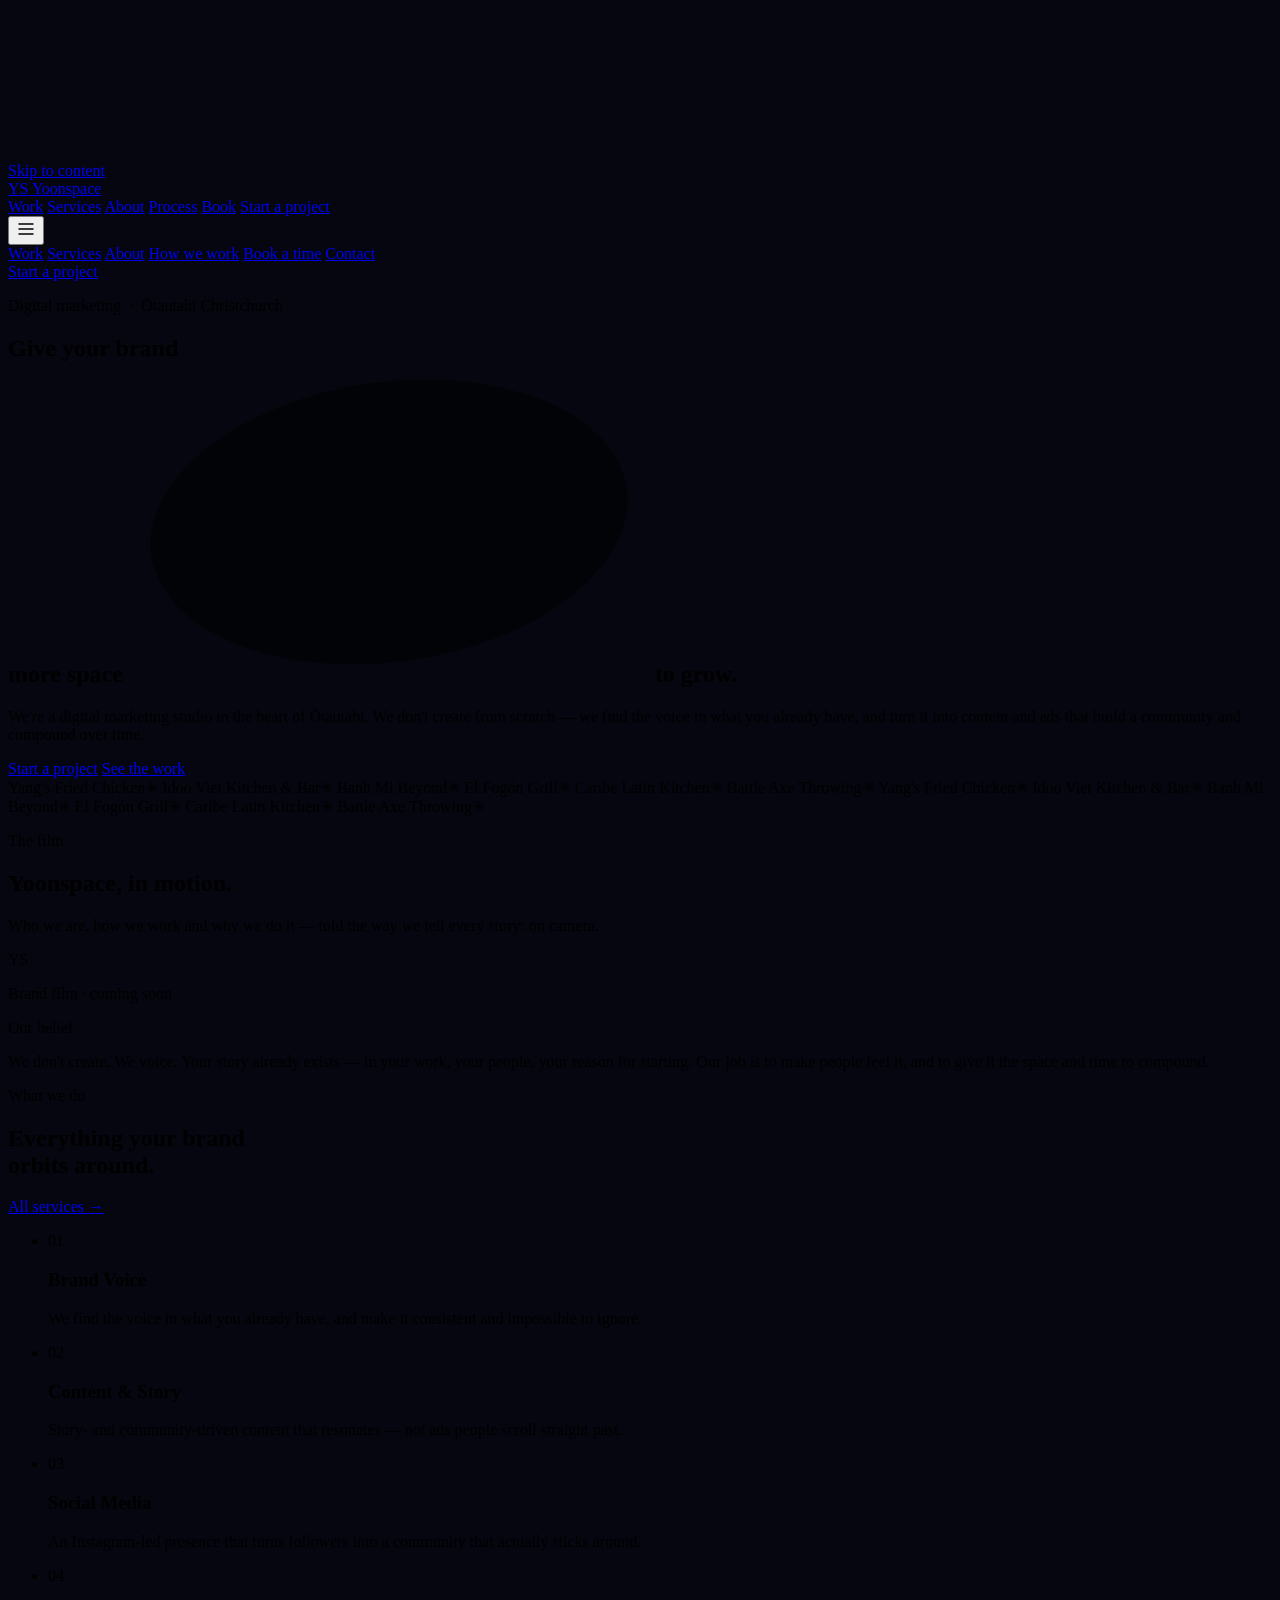
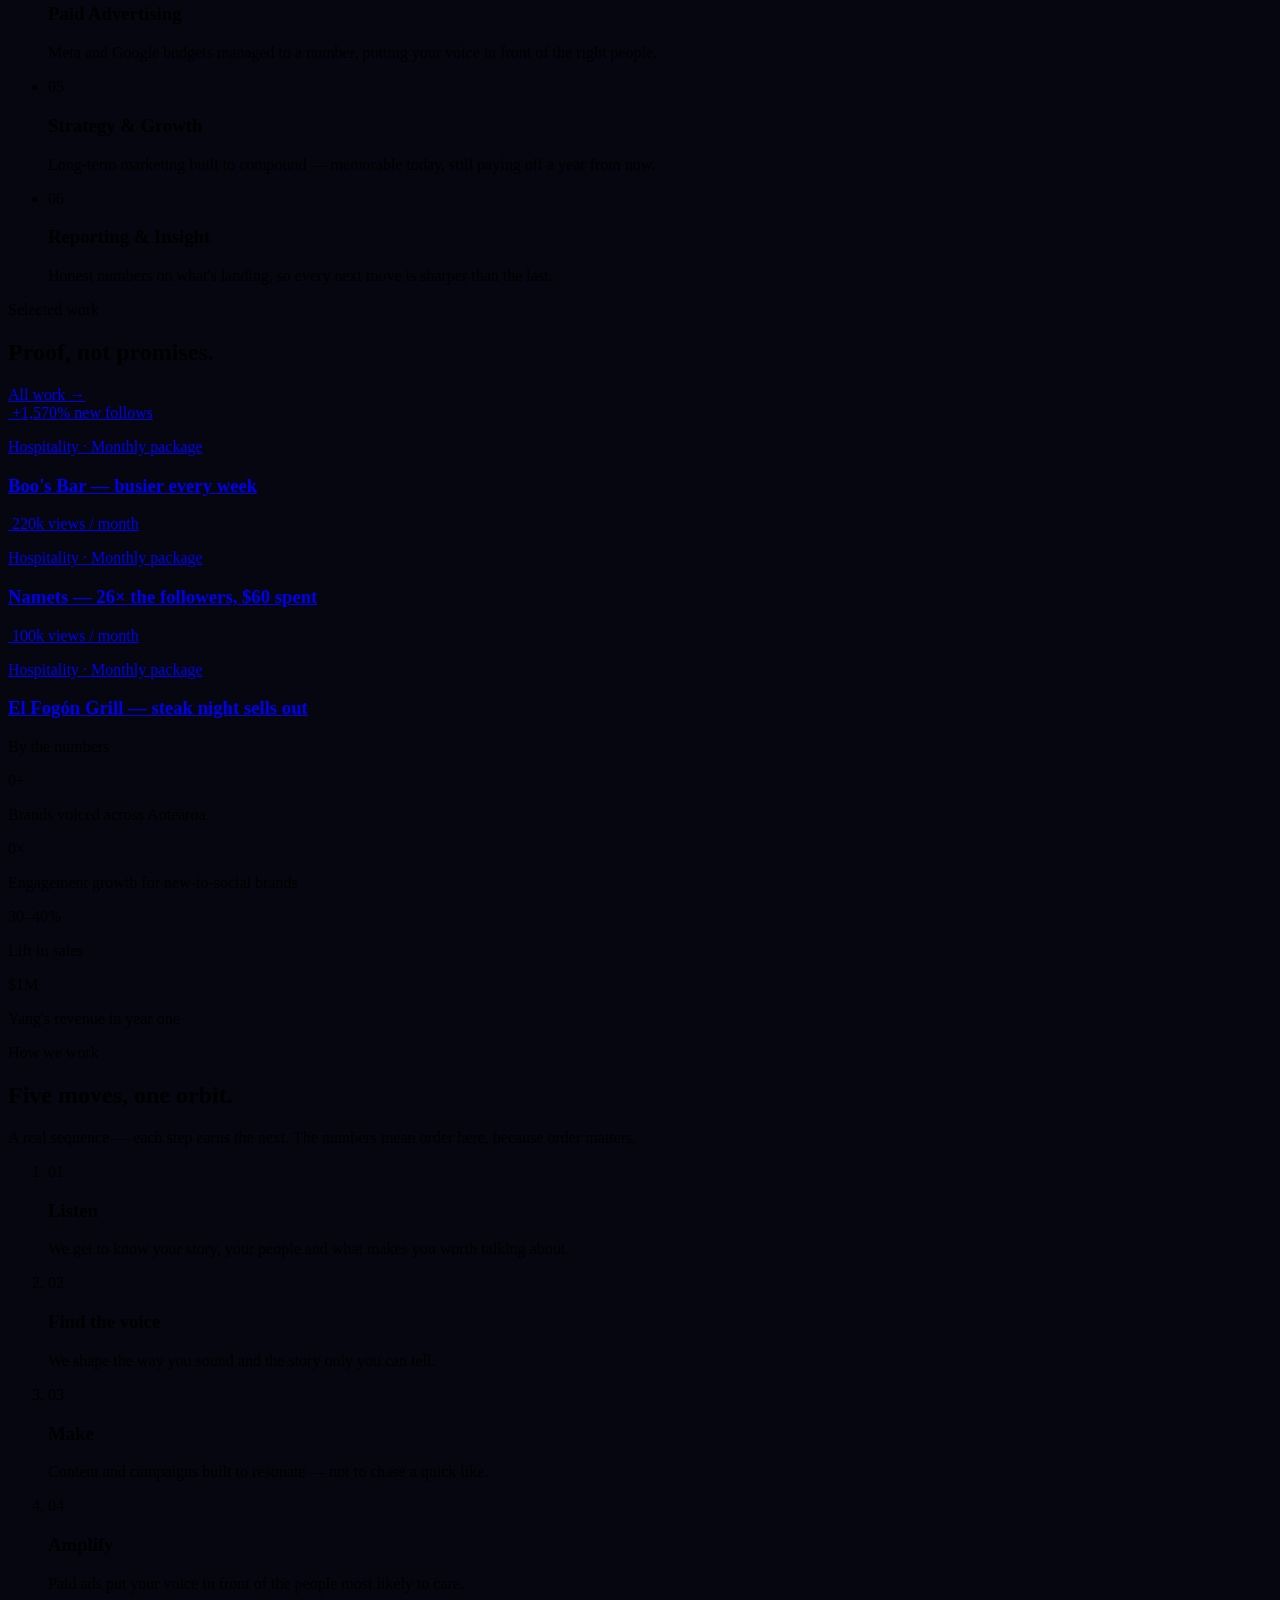
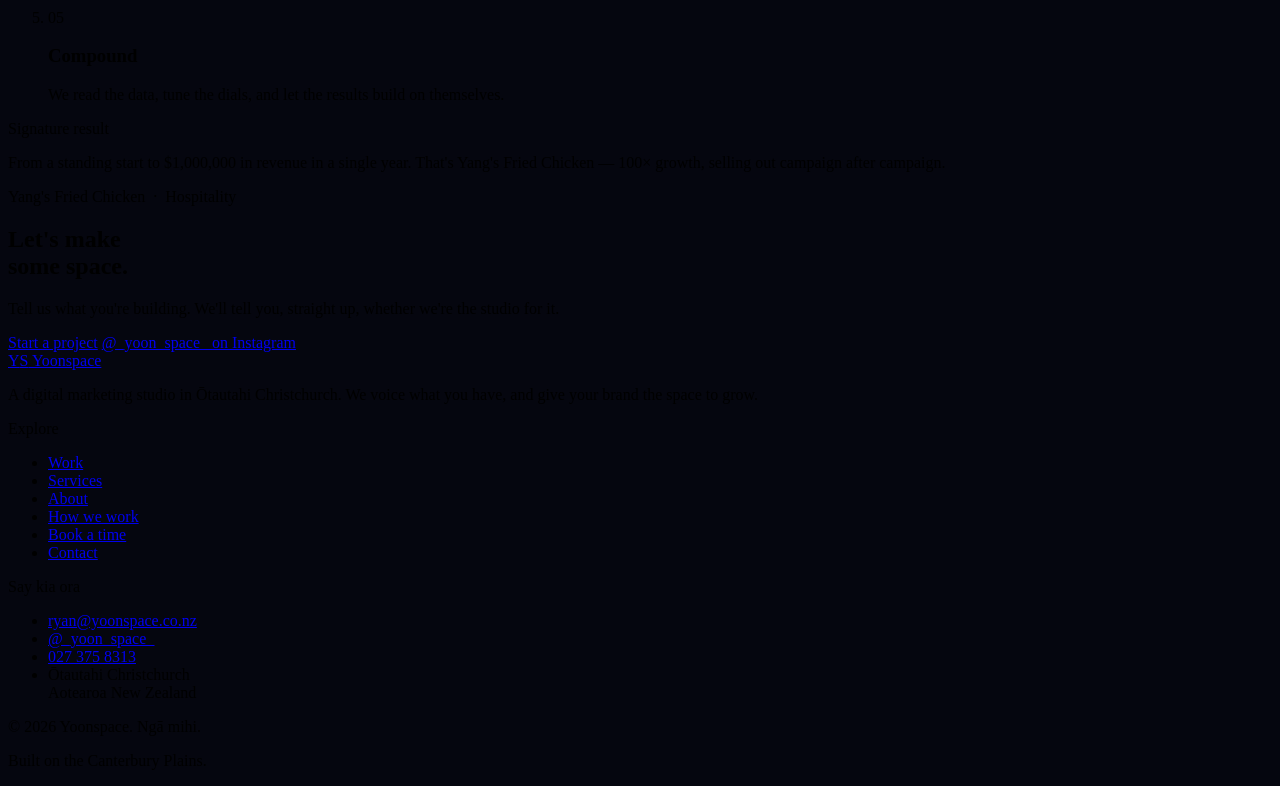
==== commit 7d399dbf: "Add brand film section to the homepage Autoplays muted and loops once scrolled into view, pauses off" ====
--- a/site/index.html
+++ b/site/index.html
@@ -12,8 +12,8 @@
   <link rel="preconnect" href="https://fonts.gstatic.com" crossorigin />
   <link href="https://fonts.googleapis.com/css2?family=Bricolage+Grotesque:opsz,wght@12..96,400..800&family=Space+Grotesk:wght@400;500;600;700&family=Space+Mono:wght@400;700&display=swap" rel="stylesheet" />
 
-  <link rel="stylesheet" href="/assets/tailwind.css?v=2026092902" />
-  <link rel="stylesheet" href="/assets/styles.css?v=2026092902" />
+  <link rel="stylesheet" href="/assets/tailwind.css?v=2026102801" />
+  <link rel="stylesheet" href="/assets/styles.css?v=2026102801" />
   <!-- Meta Pixel Code -->
   <script>
   !function(f,b,e,v,n,t,s)
@@ -127,6 +127,29 @@
       </div>
     </section>
 
+    <!-- ===================== BRAND FILM ===================== -->
+    <section class="px-5 py-20 sm:px-8 sm:py-24">
+      <div class="mx-auto max-w-7xl">
+        <div class="flex flex-wrap items-end justify-between gap-6" data-reveal>
+          <div>
+            <p class="eyebrow text-violet">The film</p>
+            <h2 class="mt-4 font-display font-bold display-lg">Yoonspace, in motion.</h2>
+          </div>
+          <p class="max-w-md text-muted">Who we are, how we work and why we do it — told the way we tell every story: on camera.</p>
+        </div>
+        <div class="film mt-10" data-film data-film-yt="" data-film-title="Yoonspace brand film" data-reveal>
+          <div class="film__placeholder" aria-hidden="true">
+            <span class="film__badge">Y<span class="film__bar"></span>S</span>
+            <p class="film__soon">Brand film · coming soon</p>
+          </div>
+          <button type="button" data-film-sound class="film__sound" hidden aria-pressed="false">
+            <svg width="16" height="16" viewBox="0 0 24 24" fill="none" stroke="currentColor" stroke-width="2" stroke-linecap="round" stroke-linejoin="round" aria-hidden="true"><path d="M11 5 6 9H2v6h4l5 4V5z"/><path class="film__wave" d="M15.5 8.5a5 5 0 0 1 0 7M19 5a9 9 0 0 1 0 14"/></svg>
+            <span data-film-sound-label>Sound on</span>
+          </button>
+        </div>
+      </div>
+    </section>
+
     <!-- ===================== MANIFESTO ===================== -->
     <section class="px-5 py-24 sm:px-8 sm:py-32">
       <div class="mx-auto max-w-5xl">
@@ -339,6 +362,6 @@
     </div>
   </footer>
 
-  <script src="/assets/main.js?v=2026092902" defer></script>
+  <script src="/assets/main.js?v=2026102801" defer></script>
 </body>
 </html>
